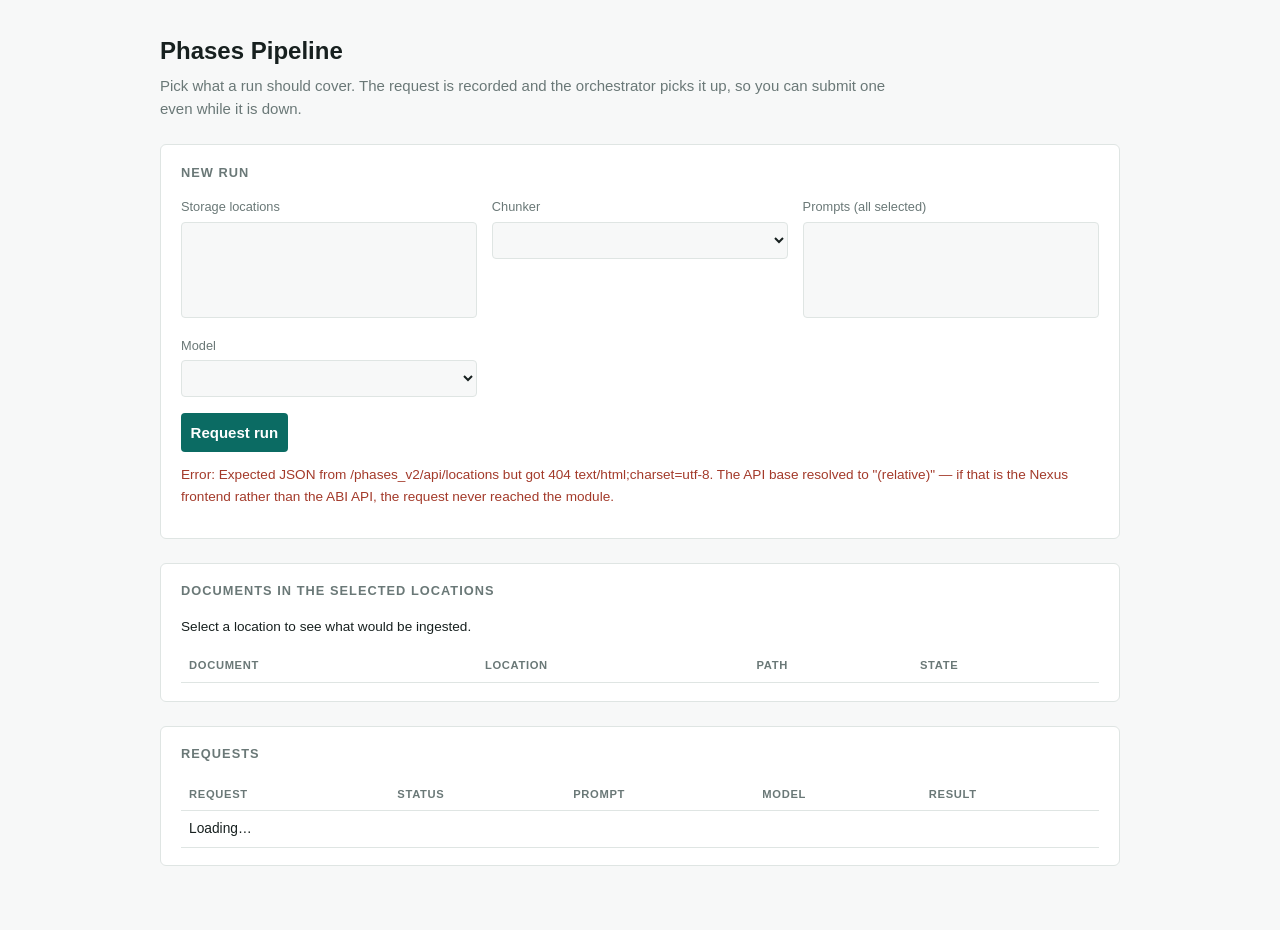
==== abi-phases/src/phases_v2/apps/pipeline/index.html @ 4a978978 "feat(phases_v2): run every prompt, preview documents, scope the paper source Changes driven by runni" ====
<!doctype html>
<meta charset="utf-8">
<title>Phases Pipeline</title>
<style>
  :root {
    --ground: #f7f8f8; --surface: #fff; --ink: #17201f; --mute: #6a7877;
    --rule: #dfe5e3; --accent: #0b6b63; --bad: #a33a2a; --warn: #86671a;
  }
  @media (prefers-color-scheme: dark) {
    :root {
      --ground: #0e1413; --surface: #151d1c; --ink: #e3eae8; --mute: #859894;
      --rule: #253431; --accent: #5cc3b4; --bad: #e0806e; --warn: #d8b25e;
    }
  }
  * { box-sizing: border-box; }
  body {
    margin: 0; padding: 2rem 1.25rem 4rem; background: var(--ground); color: var(--ink);
    font: 15px/1.55 -apple-system, BlinkMacSystemFont, "Segoe UI", sans-serif;
  }
  main { max-width: 60rem; margin: 0 auto; display: grid; gap: 1.5rem; }
  h1 { font-size: 1.5rem; margin: 0; }
  p.lede { color: var(--mute); margin: .3rem 0 0; max-width: 46rem; }
  section { background: var(--surface); border: 1px solid var(--rule); border-radius: 6px; padding: 1.1rem 1.25rem; }
  h2 { font-size: .8rem; text-transform: uppercase; letter-spacing: .08em; color: var(--mute); margin: 0 0 .9rem; }
  .grid { display: grid; gap: .9rem; grid-template-columns: repeat(auto-fit, minmax(15rem, 1fr)); }
  label { display: block; font-size: .8rem; color: var(--mute); margin-bottom: .3rem; }
  select, input, button { font: inherit; padding: .5rem .6rem; border-radius: 4px; border: 1px solid var(--rule); background: var(--ground); color: var(--ink); width: 100%; }
  select[multiple] { min-height: 6rem; }
  button { background: var(--accent); color: #fff; border: none; cursor: pointer; font-weight: 600; }
  button:disabled { opacity: .55; cursor: not-allowed; }
  .row { display: flex; gap: .75rem; align-items: center; margin-top: 1rem; flex-wrap: wrap; }
  .msg { font-size: .85rem; }
  .msg.bad { color: var(--bad); }
  .msg.warn { color: var(--warn); }
  .msg.ok { color: var(--accent); }
  table { width: 100%; border-collapse: collapse; font-size: .86rem; }
  th, td { text-align: left; padding: .45rem .5rem; border-bottom: 1px solid var(--rule); vertical-align: top; }
  th { font-size: .7rem; text-transform: uppercase; letter-spacing: .06em; color: var(--mute); }
  .pill { font-size: .72rem; padding: .1rem .45rem; border-radius: 99px; border: 1px solid var(--rule); }
  .pill.pending { color: var(--mute); }
  .pill.running { color: var(--warn); border-color: var(--warn); }
  .pill.succeeded { color: var(--accent); border-color: var(--accent); }
  .pill.failed { color: var(--bad); border-color: var(--bad); }
  code { font-family: ui-monospace, SFMono-Regular, Menlo, monospace; font-size: .85em; }
  .wrap { overflow-x: auto; max-height: 22rem; overflow-y: auto; }
  .hint { color: var(--mute); font-weight: 400; text-transform: none; letter-spacing: 0; }
  .muted { color: var(--mute); }
</style>

<main>
  <header>
    <h1>Phases Pipeline</h1>
    <p class="lede">Pick what a run should cover. The request is recorded and the
      orchestrator picks it up, so you can submit one even while it is down.</p>
  </header>

  <section>
    <h2>New run</h2>
    <div class="grid">
      <div>
        <label for="locations">Storage locations</label>
        <select id="locations" multiple></select>
      </div>
      <div>
        <label for="chunker">Chunker</label>
        <select id="chunker"></select>
      </div>
      <div>
        <label for="prompt">Prompts <span class="hint">(all selected)</span></label>
        <select id="prompt" multiple></select>
      </div>
      <div>
        <label for="model">Model</label>
        <select id="model"></select>
      </div>
    </div>
    <div class="row">
      <button id="submit" style="width:auto">Request run</button>
      <span id="message" class="msg"></span>
    </div>
    <p id="chunker-warning" class="msg warn"></p>
  </section>

  <section>
    <h2>Documents in the selected locations</h2>
    <p id="documents-summary" class="msg">Select a location to see what would be ingested.</p>
    <div class="wrap">
      <table>
        <thead><tr><th>Document</th><th>Location</th><th>Path</th><th>State</th></tr></thead>
        <tbody id="documents"></tbody>
      </table>
    </div>
  </section>

  <section>
    <h2>Requests</h2>
    <div class="wrap">
      <table>
        <thead>
          <tr><th>Request</th><th>Status</th><th>Prompt</th><th>Model</th><th>Result</th></tr>
        </thead>
        <tbody id="requests"><tr><td colspan="5">Loading…</td></tr></tbody>
      </table>
    </div>
  </section>
</main>

<script>
  const $ = (id) => document.getElementById(id);

  // This page is served by the Nexus frontend through /app-html/, so a
  // relative fetch would hit Next and come back as its 404 page, not the ABI
  // API. Nexus inlines its runtime config into the document that embeds us;
  // the iframe is same-origin (sandbox allows it), so we can read it from the
  // parent. Falling back to a relative base keeps this working when the page
  // is served directly by ABI instead.
  function apiBase() {
    const fromWindow = (w) => {
      try {
        return (w && w.__NEXUS_RUNTIME_CONFIG__ && w.__NEXUS_RUNTIME_CONFIG__.apiUrl) || "";
      } catch (_crossOrigin) {
        return "";
      }
    };
    const base = fromWindow(window) || fromWindow(window.parent) || fromWindow(window.top) || "";
    return base.replace(/\/$/, "");
  }

  const API = () => `${apiBase()}/phases_v2/api`;

  async function readJson(response, url) {
    const body = await response.text();
    try {
      return JSON.parse(body);
    } catch (_notJson) {
      // Almost always means the request reached the wrong server.
      throw new Error(
        `Expected JSON from ${url} but got ${response.status} ` +
        `${response.headers.get("content-type") || "an unknown type"}. ` +
        `The API base resolved to "${apiBase() || "(relative)"}" — if that is ` +
        `the Nexus frontend rather than the ABI API, the request never ` +
        `reached the module.`
      );
    }
  }

  async function get(path) {
    const url = `${API()}${path}`;
    const response = await fetch(url, { credentials: "include" });
    const payload = await readJson(response, url);
    if (!response.ok) throw new Error(payload.detail || `${response.status} from ${url}`);
    return payload;
  }

  function fill(select, items, value, label) {
    select.innerHTML = "";
    for (const item of items) {
      const option = document.createElement("option");
      option.value = item[value];
      option.textContent = label(item);
      // A model this deployment's registry cannot build would fail the run.
      // Show it, so it is clear the catalog has it, but do not let it be
      // chosen.
      if (item.available === false) {
        option.disabled = true;
        option.textContent += " — unavailable here";
      }
      select.append(option);
    }
    const firstUsable = [...select.options].find((o) => !o.disabled);
    if (firstUsable) select.value = firstUsable.value;
  }

  function selected(select) {
    return [...select.selectedOptions].map((o) => o.value);
  }

  async function loadChoices() {
    const [locations, chunkers, prompts, models] = await Promise.all([
      get("/locations"), get("/chunkers"), get("/prompts"), get("/models"),
    ]);
    fill($("locations"), locations.locations, "prefix", (l) => l.name);
    fill($("chunker"), chunkers.chunkers, "chunker_id", (c) => `${c.name} v${c.version}`);
    fill($("prompt"), prompts.prompts, "prompt_id", (p) => p.name);
    // Every prompt by default: extracting one dimension of a corpus at a time
    // is the exception, not the norm.
    for (const option of $("prompt").options) option.selected = true;
    fill($("model"), models.models, "model_id", (m) => m.display_name);
    await refreshWarning();
  }

  async function refreshWarning() {
    const id = $("chunker").value;
    if (!id) return;
    const { warning } = await get(`/chunker-warning?chunker_id=${encodeURIComponent(id)}`);
    $("chunker-warning").textContent = warning || "";
  }

  function result(request) {
    if (!request.counts) return request.error || "—";
    const c = request.counts;
    const prompts = c.prompts_run ? ` over ${c.prompts_run} prompt(s)` : "";
    return `${c.succeeded} succeeded · ${c.failed} failed · ${c.skipped} skipped${prompts}`;
  }

  async function loadRequests() {
    const { requests } = await get("/requests");
    const body = $("requests");
    if (!requests.length) {
      body.innerHTML = '<tr><td colspan="5">No runs requested yet.</td></tr>';
      return;
    }
    body.innerHTML = "";
    for (const request of requests) {
      const detail = await get(`/requests/${request.request_id}`);
      const row = document.createElement("tr");
      row.innerHTML = `
        <td><code>${detail.request_id.slice(0, 8)}</code></td>
        <td><span class="pill ${detail.status}">${detail.status}</span></td>
        <td>${detail.prompt_id}</td>
        <td>${detail.model_id}</td>
        <td>${result(detail)}</td>`;
      body.append(row);
    }
  }

  async function refreshDocuments() {
    const locations = selected($("locations"));
    const summary = $("documents-summary");
    const body = $("documents");

    if (!locations.length) {
      summary.className = "msg";
      summary.textContent = "Select a location to see what would be ingested.";
      body.innerHTML = "";
      return;
    }

    summary.className = "msg";
    summary.textContent = "Reading…";
    const query = locations.map((l) => `location=${encodeURIComponent(l)}`).join("&");

    let preview;
    try {
      preview = await get(`/documents?${query}`);
    } catch (error) {
      summary.className = "msg bad";
      summary.textContent = String(error.message || error);
      return;
    }

    const fresh = preview.ingestable - preview.already_ingested;
    summary.className = fresh === 0 ? "msg warn" : "msg";
    summary.textContent =
      `${preview.total} object(s) — ${fresh} to ingest, ` +
      `${preview.already_ingested} already ingested` +
      (preview.unsupported
        ? `, ${preview.unsupported} not a document this pipeline reads`
        : "") +
      (preview.truncated ? ` (showing the first ${preview.documents.length})` : "");
    if (preview.failed_locations && preview.failed_locations.length) {
      summary.className = "msg warn";
      summary.textContent += ` · could not read: ${preview.failed_locations.join("; ")}`;
    }

    body.innerHTML = "";
    for (const doc of preview.documents) {
      const row = document.createElement("tr");
      const state = !doc.supported
        ? '<span class="pill">not a document</span>'
        : doc.already_ingested
          ? '<span class="pill succeeded">ingested</span>'
          : '<span class="pill pending">new</span>';
      row.innerHTML =
        `<td>${doc.name}</td><td class="muted">${doc.location}</td>` +
        `<td class="muted">${doc.key}</td><td>${state}</td>`;
      body.append(row);
    }
  }

  async function submit() {
    const message = $("message");
    message.className = "msg";
    message.textContent = "";

    const body = {
      locations: selected($("locations")),
      chunker_id: $("chunker").value,
      prompt_ids: selected($("prompt")),
      model_id: $("model").value,
    };

    const url = `${API()}/requests`;
    const response = await fetch(url, {
      method: "POST",
      credentials: "include",
      headers: { "Content-Type": "application/json" },
      body: JSON.stringify(body),
    });
    let payload;
    try {
      payload = await readJson(response, url);
    } catch (error) {
      message.className = "msg bad";
      message.textContent = String(error.message || error);
      return;
    }

    if (!response.ok) {
      message.className = "msg bad";
      message.textContent = payload.detail || "Could not record the request.";
      return;
    }
    message.className = "msg ok";
    message.textContent = `Requested. It will start when the orchestrator picks it up.`;
    await loadRequests();
  }

  $("submit").addEventListener("click", submit);
  $("chunker").addEventListener("change", refreshWarning);
  $("locations").addEventListener("change", refreshDocuments);
  loadChoices().then(loadRequests).catch((error) => {
    $("message").className = "msg bad";
    $("message").textContent = String(error);
  });
  setInterval(loadRequests, 10000);
</script>
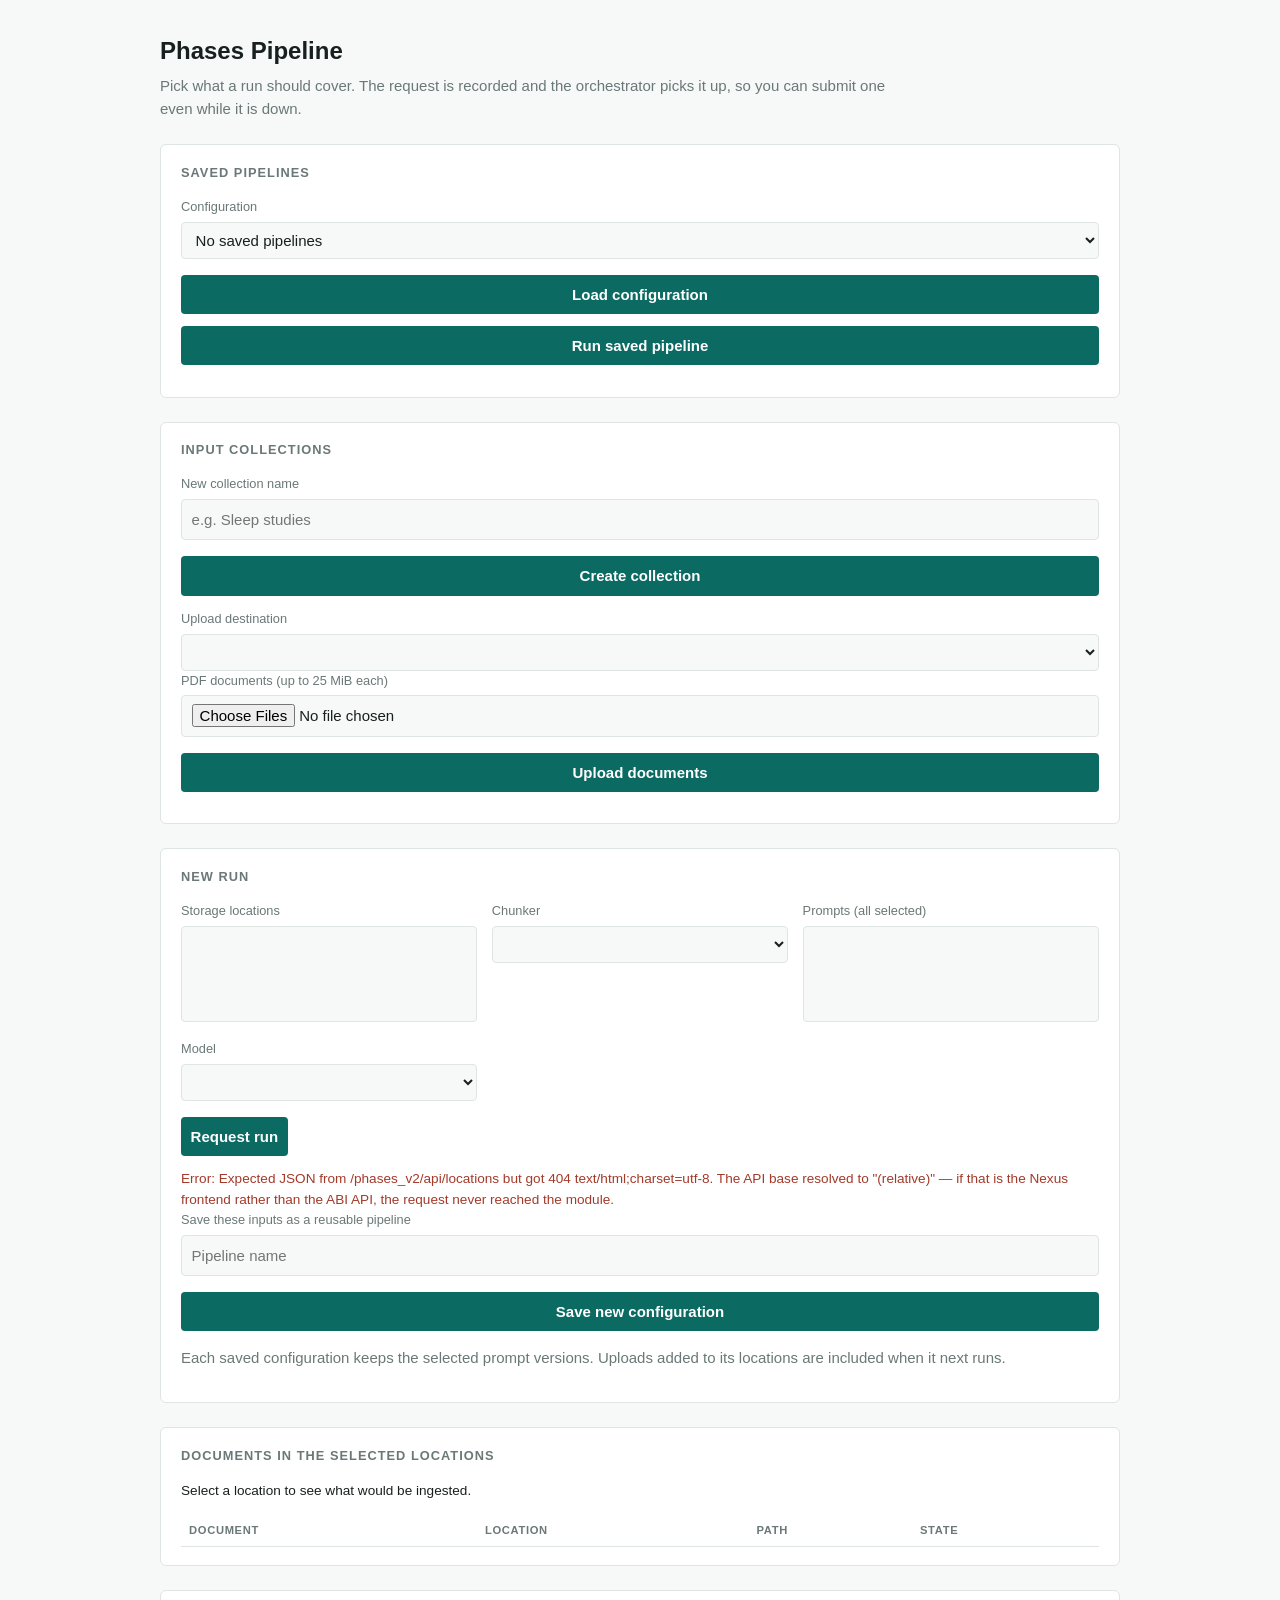
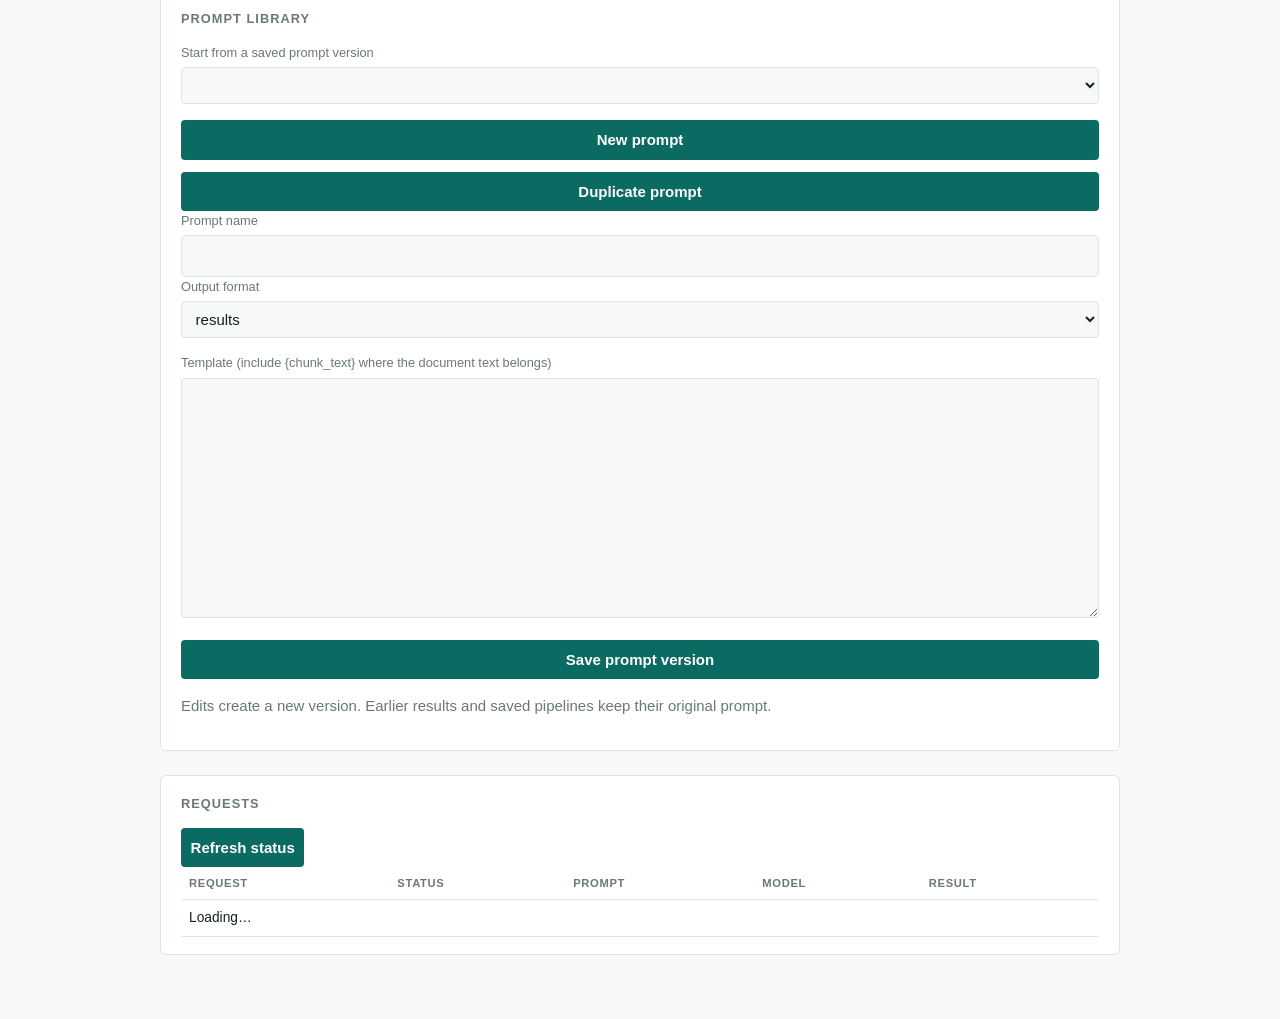
==== commit 184e6d87: "feat(phases-v2): manage prompts, document collections and saved pipelines" ====
--- a/abi-phases/src/phases_v2/apps/pipeline/index.html
+++ b/abi-phases/src/phases_v2/apps/pipeline/index.html
@@ -1,5 +1,6 @@
 <!doctype html>
 <meta charset="utf-8">
+<meta name="viewport" content="width=device-width, initial-scale=1">
 <title>Phases Pipeline</title>
 <style>
   :root {
@@ -17,6 +18,8 @@
     margin: 0; padding: 2rem 1.25rem 4rem; background: var(--ground); color: var(--ink);
     font: 15px/1.55 -apple-system, BlinkMacSystemFont, "Segoe UI", sans-serif;
   }
+  main > *, .grid > * { min-width: 0; }
+  td, .msg, pre { overflow-wrap: anywhere; }
   main { max-width: 60rem; margin: 0 auto; display: grid; gap: 1.5rem; }
   h1 { font-size: 1.5rem; margin: 0; }
   p.lede { color: var(--mute); margin: .3rem 0 0; max-width: 46rem; }
@@ -24,7 +27,9 @@
   h2 { font-size: .8rem; text-transform: uppercase; letter-spacing: .08em; color: var(--mute); margin: 0 0 .9rem; }
   .grid { display: grid; gap: .9rem; grid-template-columns: repeat(auto-fit, minmax(15rem, 1fr)); }
   label { display: block; font-size: .8rem; color: var(--mute); margin-bottom: .3rem; }
-  select, input, button { font: inherit; padding: .5rem .6rem; border-radius: 4px; border: 1px solid var(--rule); background: var(--ground); color: var(--ink); width: 100%; }
+  select, input, button, textarea { font: inherit; padding: .5rem .6rem; border-radius: 4px; border: 1px solid var(--rule); background: var(--ground); color: var(--ink); width: 100%; }
+  textarea { min-height: 15rem; resize: vertical; font-family: ui-monospace, monospace; }
+  [role="status"] { white-space: pre-wrap; }
   select[multiple] { min-height: 6rem; }
   button { background: var(--accent); color: #fff; border: none; cursor: pointer; font-weight: 600; }
   button:disabled { opacity: .55; cursor: not-allowed; }
@@ -34,6 +39,7 @@
   .msg.warn { color: var(--warn); }
   .msg.ok { color: var(--accent); }
   table { width: 100%; border-collapse: collapse; font-size: .86rem; }
+  .wrap table { min-width: 42rem; }
   th, td { text-align: left; padding: .45rem .5rem; border-bottom: 1px solid var(--rule); vertical-align: top; }
   th { font-size: .7rem; text-transform: uppercase; letter-spacing: .06em; color: var(--mute); }
   .pill { font-size: .72rem; padding: .1rem .45rem; border-radius: 99px; border: 1px solid var(--rule); }
@@ -53,6 +59,31 @@
     <p class="lede">Pick what a run should cover. The request is recorded and the
       orchestrator picks it up, so you can submit one even while it is down.</p>
   </header>
+
+  <section>
+    <h2>Saved pipelines</h2>
+    <label for="saved-pipeline">Configuration</label>
+    <select id="saved-pipeline"><option value="">No saved pipelines</option></select>
+    <div class="row">
+      <button id="load-pipeline">Load configuration</button>
+      <button id="run-pipeline">Run saved pipeline</button>
+    </div>
+    <p id="pipeline-message" class="msg" role="status"></p>
+  </section>
+
+  <section>
+    <h2>Input collections</h2>
+    <label for="location-name">New collection name</label>
+    <input id="location-name" maxlength="100" placeholder="e.g. Sleep studies">
+    <div class="row"><button id="create-location">Create collection</button></div>
+    <p id="location-message" class="msg" role="status"></p>
+    <label for="upload-location">Upload destination</label>
+    <select id="upload-location"></select>
+    <label for="upload-files">PDF documents (up to 25 MiB each)</label>
+    <input id="upload-files" type="file" accept=".pdf,application/pdf" multiple>
+    <div class="row"><button id="upload">Upload documents</button></div>
+    <p id="upload-message" class="msg" role="status"></p>
+  </section>
 
   <section>
     <h2>New run</h2>
@@ -76,8 +107,12 @@
     </div>
     <div class="row">
       <button id="submit" style="width:auto">Request run</button>
-      <span id="message" class="msg"></span>
+      <span id="message" class="msg" role="status"></span>
     </div>
+    <label for="pipeline-name">Save these inputs as a reusable pipeline</label>
+    <input id="pipeline-name" maxlength="100" placeholder="Pipeline name">
+    <div class="row"><button id="save-pipeline">Save new configuration</button></div>
+    <p class="hint">Each saved configuration keeps the selected prompt versions. Uploads added to its locations are included when it next runs.</p>
     <p id="chunker-warning" class="msg warn"></p>
   </section>
 
@@ -93,7 +128,25 @@
   </section>
 
   <section>
+    <h2>Prompt library</h2>
+    <label for="edit-prompt">Start from a saved prompt version</label>
+    <select id="edit-prompt"></select>
+    <div class="row"><button id="new-prompt">New prompt</button><button id="duplicate-prompt">Duplicate prompt</button></div>
+    <label for="prompt-name">Prompt name</label>
+    <input id="prompt-name" maxlength="100">
+    <label for="prompt-format">Output format</label>
+    <select id="prompt-format"></select>
+    <pre id="format-example" class="hint" style="white-space:pre-wrap"></pre>
+    <label for="prompt-text">Template (include {chunk_text} where the document text belongs)</label>
+    <textarea id="prompt-text" maxlength="100000" spellcheck="false"></textarea>
+    <div class="row"><button id="save-prompt">Save prompt version</button></div>
+    <p class="hint">Edits create a new version. Earlier results and saved pipelines keep their original prompt.</p>
+    <p id="prompt-message" class="msg" role="status"></p>
+  </section>
+
+  <section>
     <h2>Requests</h2>
+    <button id="refresh-requests" style="width:auto">Refresh status</button>
     <div class="wrap">
       <table>
         <thead>
@@ -144,9 +197,43 @@
     }
   }
 
+  function authHeaders() {
+    try {
+      const token = JSON.parse(localStorage.getItem('nexus-auth') || '{}').state?.token;
+      return token ? { Authorization: `Bearer ${token}` } : {};
+    } catch (_unavailable) { return {}; }
+  }
+
+  function escapeHtml(value) {
+    const span = document.createElement('span');
+    span.textContent = String(value ?? '');
+    return span.innerHTML;
+  }
+
+  async function post(path, body, raw = false) {
+    const url = `${API()}${path}`;
+    const response = await fetch(url, {
+      method: 'POST', credentials: 'include',
+      headers: { ...authHeaders(), 'Content-Type': raw ? 'application/pdf' : 'application/json' },
+      body: raw ? body : JSON.stringify(body),
+    });
+    const payload = await readJson(response, url);
+    if (!response.ok) throw new Error(typeof payload.detail === 'string' ? payload.detail : JSON.stringify(payload.detail || payload));
+    return payload;
+  }
+
+  async function action(buttonId, messageId, operation) {
+    const button = $(buttonId), message = $(messageId);
+    button.disabled = true;
+    message.className = 'msg'; message.textContent = 'Working...';
+    try { await operation(message); }
+    catch (error) { message.className = 'msg bad'; message.textContent = error.message || String(error); }
+    finally { button.disabled = false; }
+  }
+
   async function get(path) {
     const url = `${API()}${path}`;
-    const response = await fetch(url, { credentials: "include" });
+    const response = await fetch(url, { credentials: "include", headers: authHeaders() });
     const payload = await readJson(response, url);
     if (!response.ok) throw new Error(payload.detail || `${response.status} from ${url}`);
     return payload;
@@ -180,8 +267,12 @@
       get("/locations"), get("/chunkers"), get("/prompts"), get("/models"),
     ]);
     fill($("locations"), locations.locations, "prefix", (l) => l.name);
+    fill($("upload-location"), locations.locations, "prefix", (l) => l.name);
     fill($("chunker"), chunkers.chunkers, "chunker_id", (c) => `${c.name} v${c.version}`);
-    fill($("prompt"), prompts.prompts, "prompt_id", (p) => p.name);
+    promptLibrary = prompts.prompts;
+    fill($("prompt"), prompts.prompts, "prompt_id", promptLabel);
+    fill($("edit-prompt"), prompts.prompts, "prompt_id", promptLabel);
+    editPrompt();
     // Every prompt by default: extracting one dimension of a corpus at a time
     // is the exception, not the norm.
     for (const option of $("prompt").options) option.selected = true;
@@ -215,11 +306,11 @@
       const detail = await get(`/requests/${request.request_id}`);
       const row = document.createElement("tr");
       row.innerHTML = `
-        <td><code>${detail.request_id.slice(0, 8)}</code></td>
-        <td><span class="pill ${detail.status}">${detail.status}</span></td>
-        <td>${detail.prompt_id}</td>
-        <td>${detail.model_id}</td>
-        <td>${result(detail)}</td>`;
+        <td><code>${escapeHtml(detail.request_id.slice(0, 8))}</code></td>
+        <td><span class="pill ${escapeHtml(detail.status)}">${escapeHtml(detail.status)}</span></td>
+        <td>${escapeHtml((detail.prompt_ids || []).join(", "))}</td>
+        <td>${escapeHtml(detail.model_id)}</td>
+        <td>${escapeHtml(result(detail))}</td>`;
       body.append(row);
     }
   }
@@ -272,56 +363,121 @@
           ? '<span class="pill succeeded">ingested</span>'
           : '<span class="pill pending">new</span>';
       row.innerHTML =
-        `<td>${doc.name}</td><td class="muted">${doc.location}</td>` +
-        `<td class="muted">${doc.key}</td><td>${state}</td>`;
+        `<td>${escapeHtml(doc.name)}</td><td class="muted">${escapeHtml(doc.location)}</td>` +
+        `<td class="muted">${escapeHtml(doc.key)}</td><td>${state}</td>`;
       body.append(row);
     }
   }
 
+  let promptLibrary = [], savedPipelines = [];
+  const promptLabel = (p) => `${p.name} (${p.prompt_id.slice(-12)})`;
+  const inputs = () => ({
+    locations: selected($("locations")), chunker_id: $('chunker').value,
+    prompt_ids: selected($("prompt")), model_id: $('model').value,
+  });
+  function selectValues(id, values) {
+    for (const option of $(id).options) option.selected = values.includes(option.value);
+  }
+  function editPrompt() {
+    const prompt = promptLibrary.find((p) => p.prompt_id === $('edit-prompt').value);
+    if (!prompt) return;
+    $('prompt-name').value = prompt.name;
+    $('prompt-text').value = prompt.template;
+    $('prompt-format').value = prompt.output_key;
+    showFormat();
+  }
+  function showFormat() {
+    const key = $('prompt-format').value;
+    $('format-example').textContent = key === 'relations'
+      ? 'Structured process/disposition relations. Duplicate the probabilistic_processes prompt for its full format.'
+      : `Return up to 10 non-empty strings: ${JSON.stringify({ [key]: ['An extracted claim'] })}`;
+  }
+  async function refreshLocations(pick) {
+    const previous = pick ? [pick] : selected($('locations'));
+    const { locations } = await get('/locations');
+    fill($('locations'), locations, 'prefix', (l) => l.name);
+    selectValues('locations', previous);
+    fill($('upload-location'), locations, 'prefix', (l) => l.name);
+    if (pick) $('upload-location').value = pick;
+    await refreshDocuments();
+  }
+  async function refreshPipelines(pick) {
+    const { pipelines } = await get('/pipelines'); savedPipelines = pipelines;
+    fill($('saved-pipeline'), pipelines, 'pipeline_id', (p) => `${p.name} (${new Date(p.created_at).toLocaleString()})`);
+    if (pick) $('saved-pipeline').value = pick;
+    $('load-pipeline').disabled = $('run-pipeline').disabled = pipelines.length === 0;
+  }
   async function submit() {
-    const message = $("message");
-    message.className = "msg";
-    message.textContent = "";
-
-    const body = {
-      locations: selected($("locations")),
-      chunker_id: $("chunker").value,
-      prompt_ids: selected($("prompt")),
-      model_id: $("model").value,
-    };
-
-    const url = `${API()}/requests`;
-    const response = await fetch(url, {
-      method: "POST",
-      credentials: "include",
-      headers: { "Content-Type": "application/json" },
-      body: JSON.stringify(body),
+    await action('submit', 'message', async (message) => {
+      await post('/requests', inputs());
+      message.textContent = 'Requested. The orchestrator will pick it up.';
+      await loadRequests();
     });
-    let payload;
-    try {
-      payload = await readJson(response, url);
-    } catch (error) {
-      message.className = "msg bad";
-      message.textContent = String(error.message || error);
-      return;
-    }
-
-    if (!response.ok) {
-      message.className = "msg bad";
-      message.textContent = payload.detail || "Could not record the request.";
-      return;
-    }
-    message.className = "msg ok";
-    message.textContent = `Requested. It will start when the orchestrator picks it up.`;
-    await loadRequests();
-  }
+  }
+  $('create-location').addEventListener('click', () => action('create-location', 'location-message', async (message) => {
+    const location = await post('/locations', { name: $('location-name').value.trim() });
+    await refreshLocations(location.prefix); message.textContent = 'Collection created. You can upload PDFs now.';
+  }));
+  $('upload').addEventListener('click', () => action('upload', 'upload-message', async (message) => {
+    const files = [...$('upload-files').files], location = $('upload-location').value;
+    if (!files.length) throw new Error('Select at least one PDF.');
+    const outcomes = [];
+    for (const file of files) {
+      try {
+        if (file.size > 25 * 1024 * 1024) throw new Error('exceeds 25 MiB');
+        await post(`/documents?location=${encodeURIComponent(location)}&filename=${encodeURIComponent(file.name)}`, file, true);
+        outcomes.push(`${file.name}: uploaded`);
+      } catch (error) { outcomes.push(`${file.name}: failed - ${error.message}`); }
+      message.textContent = outcomes.join('\n');
+    }
+    await refreshLocations(location);
+  }));
+  $('save-prompt').addEventListener('click', () => action('save-prompt', 'prompt-message', async (message) => {
+    const prompt = await post('/prompts', { name: $('prompt-name').value.trim(), template: $('prompt-text').value, output_key: $('prompt-format').value });
+    const old = selected($('prompt'));
+    promptLibrary = (await get('/prompts')).prompts;
+    fill($('prompt'), promptLibrary, 'prompt_id', promptLabel);
+    selectValues('prompt', [...old, prompt.prompt_id]);
+    fill($('edit-prompt'), promptLibrary, 'prompt_id', promptLabel);
+    $('edit-prompt').value = prompt.prompt_id;
+    message.textContent = 'Version saved and selected for the new run.';
+  }));
+  $('edit-prompt').addEventListener('change', editPrompt);
+  $('prompt-format').addEventListener('change', showFormat);
+  $('new-prompt').addEventListener('click', () => {
+    $('prompt-name').value = ''; $('prompt-text').value = 'Extract claims from the following document text:\n\n{chunk_text}';
+    $('prompt-format').value = 'results'; showFormat(); $('prompt-name').focus();
+  });
+  $('duplicate-prompt').addEventListener('click', () => {
+    $('prompt-name').value += ' copy'; $('prompt-name').focus();
+  });
+  $('save-pipeline').addEventListener('click', () => action('save-pipeline', 'pipeline-message', async (message) => {
+    const pipeline = await post('/pipelines', { name: $('pipeline-name').value.trim(), inputs: inputs() });
+    await refreshPipelines(pipeline.pipeline_id); message.textContent = 'Configuration saved.';
+  }));
+  $('load-pipeline').addEventListener('click', () => action('load-pipeline', 'pipeline-message', async (message) => {
+    const pipeline = savedPipelines.find((p) => p.pipeline_id === $('saved-pipeline').value);
+    if (!pipeline) throw new Error('Select a saved pipeline.');
+    await refreshLocations();
+    selectValues('locations', pipeline.inputs.locations); selectValues('prompt', pipeline.inputs.prompt_ids);
+    $('chunker').value = pipeline.inputs.chunker_id; $('model').value = pipeline.inputs.model_id;
+    $('pipeline-name').value = pipeline.name;
+    await refreshDocuments(); await refreshWarning(); message.textContent = 'Configuration loaded into New run.';
+  }));
+  $('run-pipeline').addEventListener('click', () => action('run-pipeline', 'pipeline-message', async (message) => {
+    await post(`/pipelines/${encodeURIComponent($('saved-pipeline').value)}/requests`, {});
+    message.textContent = 'Saved pipeline requested.'; await loadRequests();
+  }));
+  $('refresh-requests').addEventListener('click', () => action('refresh-requests', 'message', async (message) => {
+    await loadRequests(); message.textContent = 'Status refreshed.';
+  }));
+  fill($('prompt-format'), ['results', 'what', 'causes', 'how', 'when', 'where', 'effects', 'conditional_statement', 'relations'].map((value) => ({ value })), 'value', (x) => x.value);
 
   $("submit").addEventListener("click", submit);
   $("chunker").addEventListener("change", refreshWarning);
   $("locations").addEventListener("change", refreshDocuments);
-  loadChoices().then(loadRequests).catch((error) => {
+  loadChoices().then(async () => { await refreshDocuments(); await refreshPipelines(); await loadRequests(); }).catch((error) => {
     $("message").className = "msg bad";
     $("message").textContent = String(error);
   });
-  setInterval(loadRequests, 10000);
 </script>
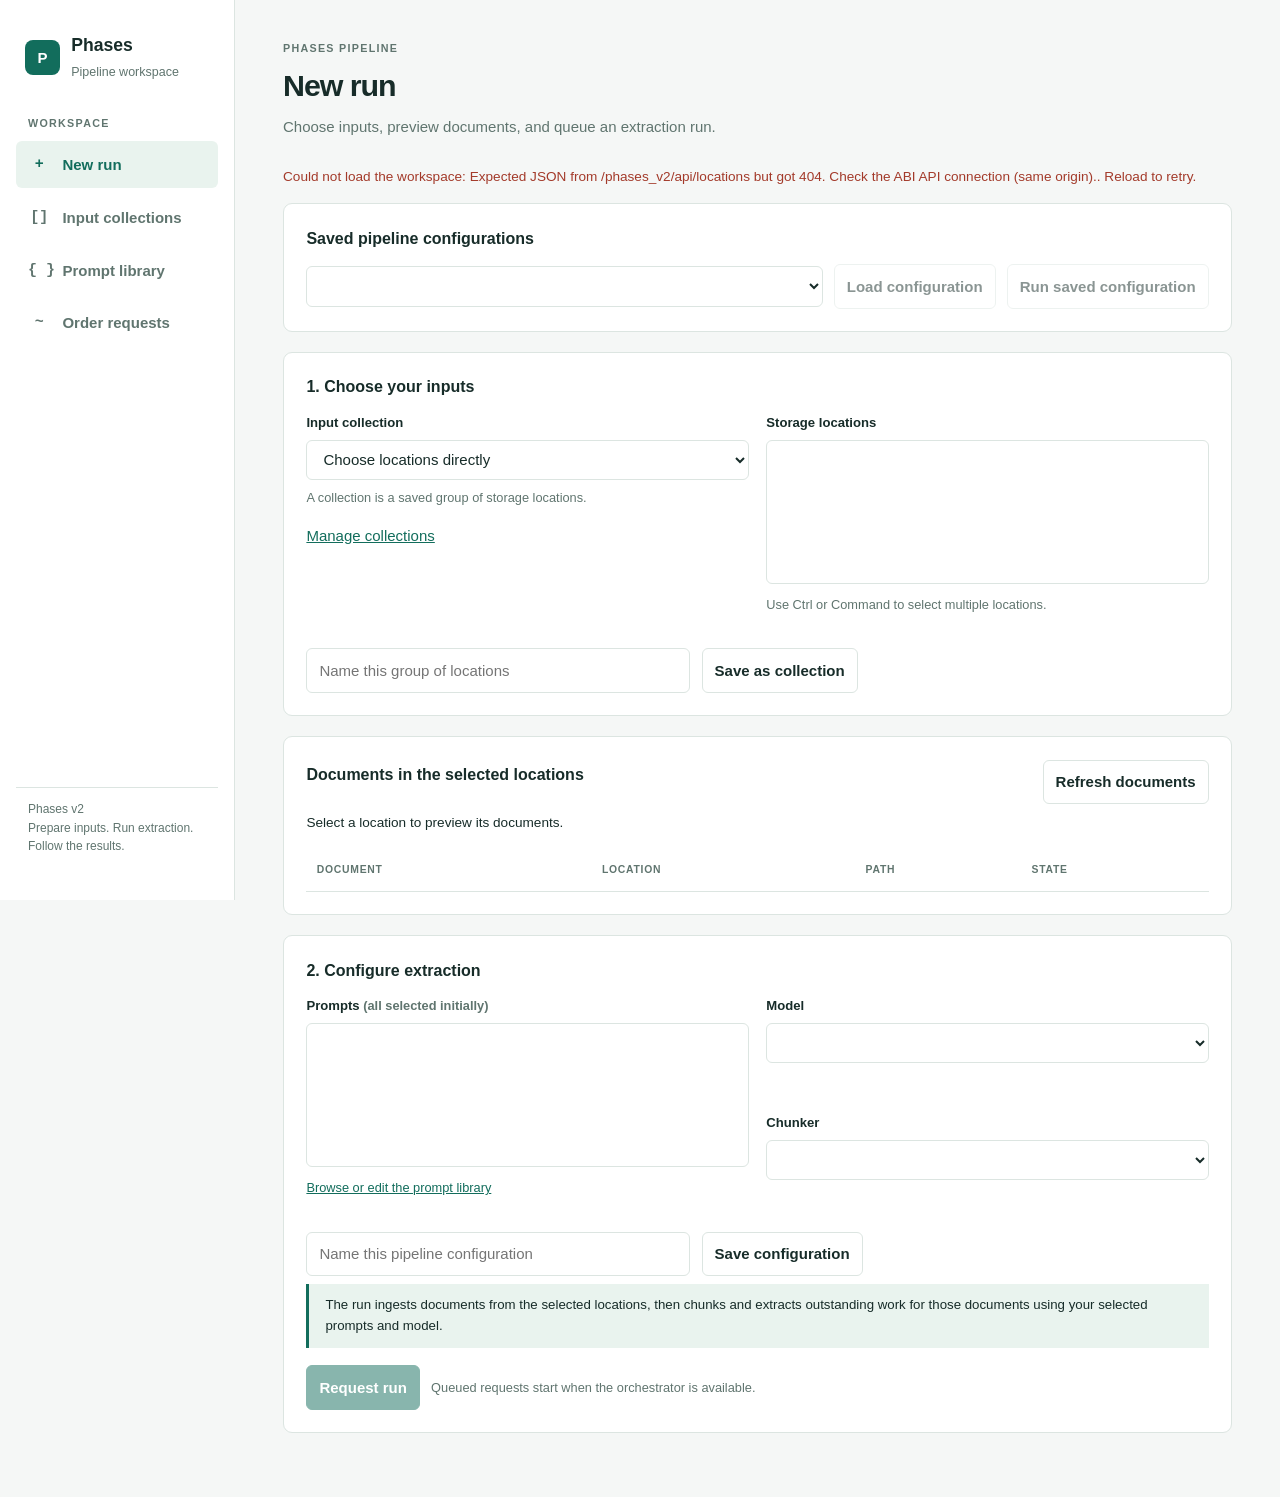
==== commit cc15e460: "feat(phases-v2): organize pipeline workspace and manage resources" ====
--- a/abi-phases/src/phases_v2/apps/pipeline/index.html
+++ b/abi-phases/src/phases_v2/apps/pipeline/index.html
@@ -1,483 +1,498 @@
 <!doctype html>
+<html lang="en">
+<head>
 <meta charset="utf-8">
 <meta name="viewport" content="width=device-width, initial-scale=1">
 <title>Phases Pipeline</title>
 <style>
-  :root {
-    --ground: #f7f8f8; --surface: #fff; --ink: #17201f; --mute: #6a7877;
-    --rule: #dfe5e3; --accent: #0b6b63; --bad: #a33a2a; --warn: #86671a;
-  }
-  @media (prefers-color-scheme: dark) {
-    :root {
-      --ground: #0e1413; --surface: #151d1c; --ink: #e3eae8; --mute: #859894;
-      --rule: #253431; --accent: #5cc3b4; --bad: #e0806e; --warn: #d8b25e;
-    }
-  }
+  :root { color-scheme: light dark; --ground: #f5f7f6; --surface: #fff; --ink: #172c29; --mute: #60756f; --rule: #dce5e1; --accent: #126d5c; --tint: #e9f3ee; --bad: #a33a2a; --warn: #806018; }
+  @media (prefers-color-scheme: dark) { :root { --ground: #101816; --surface: #17221f; --ink: #e4ede8; --mute: #9bafa6; --rule: #30433a; --accent: #76d6b9; --tint: #233e32; --bad: #ffab98; --warn: #dec67f; } }
   * { box-sizing: border-box; }
-  body {
-    margin: 0; padding: 2rem 1.25rem 4rem; background: var(--ground); color: var(--ink);
-    font: 15px/1.55 -apple-system, BlinkMacSystemFont, "Segoe UI", sans-serif;
-  }
-  main > *, .grid > * { min-width: 0; }
-  td, .msg, pre { overflow-wrap: anywhere; }
-  main { max-width: 60rem; margin: 0 auto; display: grid; gap: 1.5rem; }
-  h1 { font-size: 1.5rem; margin: 0; }
-  p.lede { color: var(--mute); margin: .3rem 0 0; max-width: 46rem; }
-  section { background: var(--surface); border: 1px solid var(--rule); border-radius: 6px; padding: 1.1rem 1.25rem; }
-  h2 { font-size: .8rem; text-transform: uppercase; letter-spacing: .08em; color: var(--mute); margin: 0 0 .9rem; }
-  .grid { display: grid; gap: .9rem; grid-template-columns: repeat(auto-fit, minmax(15rem, 1fr)); }
-  label { display: block; font-size: .8rem; color: var(--mute); margin-bottom: .3rem; }
-  select, input, button, textarea { font: inherit; padding: .5rem .6rem; border-radius: 4px; border: 1px solid var(--rule); background: var(--ground); color: var(--ink); width: 100%; }
-  textarea { min-height: 15rem; resize: vertical; font-family: ui-monospace, monospace; }
-  [role="status"] { white-space: pre-wrap; }
-  select[multiple] { min-height: 6rem; }
-  button { background: var(--accent); color: #fff; border: none; cursor: pointer; font-weight: 600; }
-  button:disabled { opacity: .55; cursor: not-allowed; }
-  .row { display: flex; gap: .75rem; align-items: center; margin-top: 1rem; flex-wrap: wrap; }
-  .msg { font-size: .85rem; }
+  [hidden] { display: none !important; }
+  body { margin: 0; background: var(--ground); color: var(--ink); font: 15px/1.55 -apple-system, BlinkMacSystemFont, 'Segoe UI', sans-serif; }
+  a { color: var(--accent); }
+  button, input, select, textarea { font: inherit; }
+  button, input, select, textarea { border: 1px solid var(--rule); border-radius: 6px; padding: .6rem .75rem; background: var(--surface); color: var(--ink); }
+  input, select, textarea { width: 100%; }
+  select[multiple] { min-height: 9rem; }
+  textarea { resize: vertical; min-height: 18rem; font-family: ui-monospace, monospace; font-size: .86rem; line-height: 1.6; }
+  button { cursor: pointer; font-weight: 600; }
+  button.primary { background: var(--accent); color: var(--surface); border-color: var(--accent); }
+  button.danger { color: var(--bad); }
+  button:disabled { opacity: .5; cursor: not-allowed; }
+  :focus-visible { outline: 3px solid var(--accent); outline-offset: 3px; }
+  .shell { display: grid; grid-template-columns: 235px minmax(0, 1fr); min-height: 100vh; }
+  .sidebar { background: var(--surface); border-right: 1px solid var(--rule); padding: 2rem 1rem; position: sticky; top: 0; height: 100vh; display: flex; flex-direction: column; gap: 2rem; }
+  .brand { display: flex; align-items: center; gap: .7rem; padding: 0 .55rem; }
+  .mark { background: var(--accent); color: var(--surface); width: 2.2rem; height: 2.2rem; display: grid; place-items: center; border-radius: 8px; font-weight: 800; }
+  .brand strong { font-size: 1.1rem; display: block; }
+  .brand small { color: var(--mute); }
+  .nav-label, .eyebrow { text-transform: uppercase; letter-spacing: .12em; font-size: .67rem; font-weight: 700; color: var(--mute); }
+  .nav-label { margin: 0 .75rem .6rem; }
+  nav { display: grid; gap: .35rem; }
+  nav a { display: flex; gap: .75rem; align-items: center; padding: .75rem; text-decoration: none; color: var(--mute); border-radius: 6px; font-weight: 600; }
+  nav a:hover { background: var(--ground); color: var(--ink); }
+  nav a[aria-current='page'] { background: var(--tint); color: var(--accent); }
+  .nav-icon { width: 1.4rem; flex-shrink: 0; white-space: nowrap; text-align: center; font-family: ui-monospace, monospace; }
+  .sidebar-foot { margin-top: auto; padding: .75rem; color: var(--mute); font-size: .75rem; border-top: 1px solid var(--rule); }
+  main { min-width: 0; width: 100%; max-width: 1300px; padding: 2.5rem 3rem 4rem; }
+  header { margin-bottom: 1.75rem; }
+  h1 { font-size: 1.9rem; letter-spacing: -.035em; margin: .35rem 0; }
+  h2 { font-size: 1rem; margin: 0 0 .8rem; }
+  h3 { font-size: .92rem; margin: 0 0 .6rem; }
+  p { margin: .5rem 0 1rem; }
+  .lede, .hint, .muted { color: var(--mute); }
+  .lede { max-width: 48rem; margin: 0; }
+  .hint { font-size: .8rem; }
+  .page { display: grid; gap: 1.25rem; }
+  .card { background: var(--surface); border: 1px solid var(--rule); border-radius: 9px; padding: 1.4rem; min-width: 0; }
+  .grid { display: grid; gap: 1.1rem; grid-template-columns: repeat(2, minmax(0, 1fr)); }
+  .split { display: grid; grid-template-columns: minmax(220px, .8fr) minmax(0, 1.8fr); gap: 1.25rem; align-items: start; }
+  .stack { display: grid; gap: 1rem; }
+  label { display: block; font-size: .82rem; font-weight: 600; margin: 0 0 .4rem; }
+  .row { display: flex; flex-wrap: wrap; gap: .7rem; align-items: center; }
+  .spread { justify-content: space-between; }
+  .actions { margin-top: 1.1rem; }
+  .resource-list { display: grid; gap: .5rem; max-height: 32rem; overflow-y: auto; margin-top: 1rem; }
+  .resource { text-align: left; width: 100%; overflow-wrap: anywhere; font-weight: 500; }
+  .resource small { display: block; color: var(--mute); font-weight: 400; }
+  .resource[aria-pressed='true'] { border-color: var(--accent); background: var(--tint); }
+  .msg { font-size: .85rem; overflow-wrap: anywhere; }
+  .msg:empty { display: none; }
   .msg.bad { color: var(--bad); }
   .msg.warn { color: var(--warn); }
   .msg.ok { color: var(--accent); }
-  table { width: 100%; border-collapse: collapse; font-size: .86rem; }
-  .wrap table { min-width: 42rem; }
-  th, td { text-align: left; padding: .45rem .5rem; border-bottom: 1px solid var(--rule); vertical-align: top; }
-  th { font-size: .7rem; text-transform: uppercase; letter-spacing: .06em; color: var(--mute); }
-  .pill { font-size: .72rem; padding: .1rem .45rem; border-radius: 99px; border: 1px solid var(--rule); }
+  #app-message { margin: 0 0 1rem; }
+  .wrap { overflow: auto; max-height: 29rem; }
+  table { width: 100%; border-collapse: collapse; font-size: .84rem; }
+  th, td { text-align: left; padding: .8rem .65rem; border-bottom: 1px solid var(--rule); vertical-align: top; overflow-wrap: anywhere; }
+  th { font-size: .65rem; text-transform: uppercase; letter-spacing: .07em; color: var(--mute); }
+  .pill { display: inline-block; font-size: .72rem; padding: .15rem .5rem; border-radius: 99px; border: 1px solid var(--rule); white-space: nowrap; }
   .pill.pending { color: var(--mute); }
   .pill.running { color: var(--warn); border-color: var(--warn); }
   .pill.succeeded { color: var(--accent); border-color: var(--accent); }
   .pill.failed { color: var(--bad); border-color: var(--bad); }
-  code { font-family: ui-monospace, SFMono-Regular, Menlo, monospace; font-size: .85em; }
-  .wrap { overflow-x: auto; max-height: 22rem; overflow-y: auto; }
-  .hint { color: var(--mute); font-weight: 400; text-transform: none; letter-spacing: 0; }
-  .muted { color: var(--mute); }
+  code { font: .8rem ui-monospace, monospace; overflow-wrap: anywhere; }
+  .empty { color: var(--mute); padding: 1rem 0; }
+  .note { border-left: 3px solid var(--accent); padding: .7rem 1rem; background: var(--tint); font-size: .83rem; }
+  .link-button { padding: 0; border: 0; background: none; color: var(--accent); text-decoration: underline; }
+  dl { display: grid; grid-template-columns: 7rem minmax(0, 1fr); gap: .5rem 1rem; margin: 0; font-size: .85rem; }
+  dt { color: var(--mute); } dd { margin: 0; white-space: pre-wrap; overflow-wrap: anywhere; }
+  @media (max-width: 1050px) { main { padding: 2rem 1.5rem; } .shell { grid-template-columns: 210px minmax(0, 1fr); } .split { grid-template-columns: 1fr; } .resource-list { max-height: 15rem; } }
+  @media (max-width: 650px) { .shell { display: block; } .sidebar { position: static; height: auto; padding: 1rem; gap: 1rem; border-right: 0; border-bottom: 1px solid var(--rule); } nav { grid-template-columns: 1fr 1fr; } nav a { font-size: .8rem; padding: .6rem; } .nav-label, .sidebar-foot { display: none; } main { padding: 1.5rem 1rem 3rem; } .grid { grid-template-columns: 1fr; } h1 { font-size: 1.6rem; } .card { padding: 1rem; } }
 </style>
-
-<main>
-  <header>
-    <h1>Phases Pipeline</h1>
-    <p class="lede">Pick what a run should cover. The request is recorded and the
-      orchestrator picks it up, so you can submit one even while it is down.</p>
-  </header>
-
-  <section>
-    <h2>Saved pipelines</h2>
-    <label for="saved-pipeline">Configuration</label>
-    <select id="saved-pipeline"><option value="">No saved pipelines</option></select>
-    <div class="row">
-      <button id="load-pipeline">Load configuration</button>
-      <button id="run-pipeline">Run saved pipeline</button>
+</head>
+<body>
+<div class="shell">
+  <aside class="sidebar">
+    <div class="brand"><span class="mark" aria-hidden="true">P</span><div><strong>Phases</strong><small>Pipeline workspace</small></div></div>
+    <div><p class="nav-label">Workspace</p><nav aria-label="Pipeline navigation">
+      <a href="#runs" data-page="runs"><span class="nav-icon" aria-hidden="true">+</span>New run</a>
+      <a href="#collections" data-page="collections"><span class="nav-icon" aria-hidden="true">[]</span>Input collections</a>
+      <a href="#prompts" data-page="prompts"><span class="nav-icon" aria-hidden="true">{ }</span>Prompt library</a>
+      <a href="#requests" data-page="requests"><span class="nav-icon" aria-hidden="true">~</span>Order requests</a>
+    </nav></div>
+    <div class="sidebar-foot">Phases v2<br>Prepare inputs. Run extraction.<br>Follow the results.</div>
+  </aside>
+  <main>
+    <header><div class="eyebrow">Phases Pipeline</div><h1 id="page-title" tabindex="-1">New run</h1><p id="page-description" class="lede"></p></header>
+    <p id="app-message" class="msg" role="status"></p>
+    <div id="page-runs" class="page">
+      <section class="card">
+        <h2>Saved pipeline configurations</h2>
+        <div class="row"><select id="saved-pipeline" aria-label="Saved pipeline configuration" style="flex:1;min-width:12rem"></select><button id="load-pipeline" disabled>Load configuration</button><button id="run-pipeline" disabled>Run saved configuration</button></div>
+        <p id="pipeline-message" class="msg" role="status"></p>
+      </section>
+      <section class="card">
+        <h2>1. Choose your inputs</h2>
+        <div class="grid">
+          <div><label for="run-collection">Input collection</label><select id="run-collection"><option value="">Choose locations directly</option></select><p class="hint">A collection is a saved group of storage locations.</p><a href="#collections" id="manage-collection">Manage collections</a></div>
+          <div><label for="locations">Storage locations</label><select id="locations" multiple></select><p class="hint">Use Ctrl or Command to select multiple locations.</p></div>
+        </div>
+        <div class="row actions"><input id="quick-collection-name" aria-label="New collection name" placeholder="Name this group of locations" maxlength="120" style="max-width:24rem"><button id="quick-save">Save as collection</button></div>
+        <p id="run-collection-message" class="msg" role="status"></p>
+      </section>
+      <section class="card">
+        <div class="row spread"><h2>Documents in the selected locations</h2><button id="refresh-documents">Refresh documents</button></div>
+        <p id="documents-summary" class="msg" role="status">Select a location to preview its documents.</p>
+        <div class="wrap"><table><thead><tr><th>Document</th><th>Location</th><th>Path</th><th>State</th></tr></thead><tbody id="documents"></tbody></table></div>
+      </section>
+      <section class="card">
+        <h2>2. Configure extraction</h2>
+        <div class="grid"><div><label for="prompt">Prompts <span class="hint">(all selected initially)</span></label><select id="prompt" multiple></select><p class="hint"><a href="#prompts">Browse or edit the prompt library</a></p></div>
+          <div class="stack"><div><label for="model">Model</label><select id="model"></select></div><div><label for="chunker">Chunker</label><select id="chunker"></select></div></div></div>
+        <div class="row actions"><input id="pipeline-name" aria-label="Pipeline configuration name" maxlength="100" placeholder="Name this pipeline configuration" style="max-width:24rem"><button id="save-pipeline">Save configuration</button></div>
+        <p id="chunker-warning" class="msg warn" role="status"></p>
+        <p class="note">The run ingests documents from the selected locations, then chunks and extracts outstanding work for those documents using your selected prompts and model.</p>
+        <div class="row actions"><button id="submit" class="primary" disabled>Request run</button><span class="hint">Queued requests start when the orchestrator is available.</span></div>
+        <p id="message" class="msg" role="status"></p><a id="view-request" href="#requests" hidden>View order request</a>
+      </section>
     </div>
-    <p id="pipeline-message" class="msg" role="status"></p>
-  </section>
-
-  <section>
-    <h2>Input collections</h2>
-    <label for="location-name">New collection name</label>
-    <input id="location-name" maxlength="100" placeholder="e.g. Sleep studies">
-    <div class="row"><button id="create-location">Create collection</button></div>
-    <p id="location-message" class="msg" role="status"></p>
-    <label for="upload-location">Upload destination</label>
-    <select id="upload-location"></select>
-    <label for="upload-files">PDF documents (up to 25 MiB each)</label>
-    <input id="upload-files" type="file" accept=".pdf,application/pdf" multiple>
-    <div class="row"><button id="upload">Upload documents</button></div>
-    <p id="upload-message" class="msg" role="status"></p>
-  </section>
-
-  <section>
-    <h2>New run</h2>
-    <div class="grid">
-      <div>
-        <label for="locations">Storage locations</label>
-        <select id="locations" multiple></select>
-      </div>
-      <div>
-        <label for="chunker">Chunker</label>
-        <select id="chunker"></select>
-      </div>
-      <div>
-        <label for="prompt">Prompts <span class="hint">(all selected)</span></label>
-        <select id="prompt" multiple></select>
-      </div>
-      <div>
-        <label for="model">Model</label>
-        <select id="model"></select>
+    <div id="page-collections" class="page" hidden>
+      <section class="card">
+        <h2>Storage locations and documents</h2>
+        <div class="grid">
+          <div><label for="location-name">New storage location</label><div class="row"><input id="location-name" maxlength="100" placeholder="e.g. Solitude papers"><button id="create-location">Create location</button></div><p id="location-message" class="msg" role="status"></p></div>
+          <div><label for="upload-location">Upload PDFs to</label><select id="upload-location"></select><label for="upload-files" style="margin-top:.75rem">PDF documents (up to 25 MiB each)</label><input id="upload-files" type="file" accept="application/pdf,.pdf" multiple><button id="upload" class="actions">Upload PDFs</button><p id="upload-message" class="msg" style="white-space:pre-wrap" role="status"></p></div>
+        </div>
+      </section>
+      <div class="split">
+        <section class="card"><div class="row spread"><h2>Your collections</h2><button id="new-collection">New collection</button></div><div id="collection-list" class="resource-list"></div></section>
+        <div class="stack">
+          <section class="card"><h2 id="collection-title">New collection</h2><form id="collection-form">
+            <div class="stack"><div><label for="collection-name">Collection name</label><input id="collection-name" required maxlength="120" placeholder="e.g. Solitude research"></div><div><label for="collection-locations">Storage locations</label><select id="collection-locations" multiple required></select><p class="hint">Contents include documents in each location and its subfolders.</p></div></div>
+            <div class="row actions"><button class="primary" id="save-collection">Save collection</button><button type="button" id="use-collection" disabled>Use in new run</button><button type="button" id="archive-collection" class="danger" hidden>Archive collection</button></div>
+            <p id="collection-message" class="msg" role="status"></p>
+          </form></section>
+          <section class="card"><h2>Collection contents</h2><p id="collection-documents-summary" class="msg" role="status">Choose locations to see the collection contents.</p><div class="wrap"><table><thead><tr><th>Document</th><th>Location</th><th>Path</th><th>State</th></tr></thead><tbody id="collection-documents"></tbody></table></div></section>
+        </div>
       </div>
     </div>
-    <div class="row">
-      <button id="submit" style="width:auto">Request run</button>
-      <span id="message" class="msg" role="status"></span>
+    <div id="page-prompts" class="page" hidden>
+      <div class="split"><section class="card"><div class="row spread"><h2>Prompt library</h2><button id="new-prompt">New prompt</button></div><label for="prompt-search" class="hint">Find a prompt</label><input id="prompt-search" type="search" placeholder="Search by name"><div id="prompt-list" class="resource-list"></div></section>
+        <section class="card"><h2 id="prompt-title">New prompt</h2><form id="prompt-form"><div class="stack">
+          <div><label for="prompt-name">Prompt name</label><input id="prompt-name" required maxlength="100"></div>
+          <div><label for="prompt-output">Output schema</label><select id="prompt-output"></select><p id="format-example" class="hint"></p></div>
+          <div><label for="prompt-template">Prompt text</label><textarea id="prompt-template" required spellcheck="false" maxlength="100000" placeholder="Extract claims from the following text: {chunk_text}"></textarea><p class="hint">Include <code>{chunk_text}</code> where the document text should appear.</p></div>
+        </div><p id="prompt-version" class="hint"></p><div class="row actions"><button id="save-prompt" class="primary">Save new version</button><button type="button" id="duplicate-prompt">Duplicate prompt</button><button type="button" id="use-prompt" disabled>Add to new run</button></div><p id="prompt-message" class="msg" role="status"></p></form></section>
+      </div>
     </div>
-    <label for="pipeline-name">Save these inputs as a reusable pipeline</label>
-    <input id="pipeline-name" maxlength="100" placeholder="Pipeline name">
-    <div class="row"><button id="save-pipeline">Save new configuration</button></div>
-    <p class="hint">Each saved configuration keeps the selected prompt versions. Uploads added to its locations are included when it next runs.</p>
-    <p id="chunker-warning" class="msg warn"></p>
-  </section>
-
-  <section>
-    <h2>Documents in the selected locations</h2>
-    <p id="documents-summary" class="msg">Select a location to see what would be ingested.</p>
-    <div class="wrap">
-      <table>
-        <thead><tr><th>Document</th><th>Location</th><th>Path</th><th>State</th></tr></thead>
-        <tbody id="documents"></tbody>
-      </table>
+    <div id="page-requests" class="page" hidden>
+      <section class="card"><div class="row spread"><div><h2>Order requests</h2><p id="requests-updated" class="hint">Refreshes every 10 seconds while this page is open.</p></div><button id="refresh-requests">Refresh requests</button></div>
+        <div class="row"><label for="request-status">Status</label><select id="request-status" style="width:auto"><option value="">All statuses</option><option>pending</option><option>running</option><option>succeeded</option><option>failed</option></select><span class="hint">Most recent 100 requests</span></div>
+        <p id="requests-message" class="msg" role="status"></p>
+        <div class="wrap"><table><thead><tr><th>Request / submitted</th><th>Status</th><th>Prompts</th><th>Model</th></tr></thead><tbody id="requests"></tbody></table></div>
+      </section>
+      <section class="card" id="request-detail" hidden><h2>Request details</h2><div id="request-detail-content"></div></section>
     </div>
-  </section>
-
-  <section>
-    <h2>Prompt library</h2>
-    <label for="edit-prompt">Start from a saved prompt version</label>
-    <select id="edit-prompt"></select>
-    <div class="row"><button id="new-prompt">New prompt</button><button id="duplicate-prompt">Duplicate prompt</button></div>
-    <label for="prompt-name">Prompt name</label>
-    <input id="prompt-name" maxlength="100">
-    <label for="prompt-format">Output format</label>
-    <select id="prompt-format"></select>
-    <pre id="format-example" class="hint" style="white-space:pre-wrap"></pre>
-    <label for="prompt-text">Template (include {chunk_text} where the document text belongs)</label>
-    <textarea id="prompt-text" maxlength="100000" spellcheck="false"></textarea>
-    <div class="row"><button id="save-prompt">Save prompt version</button></div>
-    <p class="hint">Edits create a new version. Earlier results and saved pipelines keep their original prompt.</p>
-    <p id="prompt-message" class="msg" role="status"></p>
-  </section>
-
-  <section>
-    <h2>Requests</h2>
-    <button id="refresh-requests" style="width:auto">Refresh status</button>
-    <div class="wrap">
-      <table>
-        <thead>
-          <tr><th>Request</th><th>Status</th><th>Prompt</th><th>Model</th><th>Result</th></tr>
-        </thead>
-        <tbody id="requests"><tr><td colspan="5">Loading…</td></tr></tbody>
-      </table>
-    </div>
-  </section>
-</main>
-
+  </main>
+</div>
 <script>
   const $ = (id) => document.getElementById(id);
+  const state = { collections: [], prompts: [], locations: [], requests: [], pipelines: [], collectionId: '', promptId: '', requestId: '', page: '', ready: false, requestsLoading: false, previewVersions: {}, warningVersion: 0 };
+  const pages = {
+    runs: ['New run', 'Choose inputs, preview documents, and queue an extraction run.'],
+    collections: ['Input collections', 'Organize storage locations into reusable collections and explore their documents.'],
+    prompts: ['Prompt library', 'Create and refine extraction prompts. Saved versions remain available to earlier runs.'],
+    requests: ['Order requests', 'Follow queued and running requests, inspect results, and understand failures.'],
+  };
 
-  // This page is served by the Nexus frontend through /app-html/, so a
-  // relative fetch would hit Next and come back as its 404 page, not the ABI
-  // API. Nexus inlines its runtime config into the document that embeds us;
-  // the iframe is same-origin (sandbox allows it), so we can read it from the
-  // parent. Falling back to a relative base keeps this working when the page
-  // is served directly by ABI instead.
+  // Nexus serves this page in an iframe; its runtime config supplies the ABI origin.
   function apiBase() {
-    const fromWindow = (w) => {
-      try {
-        return (w && w.__NEXUS_RUNTIME_CONFIG__ && w.__NEXUS_RUNTIME_CONFIG__.apiUrl) || "";
-      } catch (_crossOrigin) {
-        return "";
-      }
-    };
-    const base = fromWindow(window) || fromWindow(window.parent) || fromWindow(window.top) || "";
-    return base.replace(/\/$/, "");
-  }
-
+    const fromWindow = (w) => { try { return w?.__NEXUS_RUNTIME_CONFIG__?.apiUrl || ''; } catch (_crossOrigin) { return ''; } };
+    return (fromWindow(window) || fromWindow(window.parent) || fromWindow(window.top)).replace(/\/$/, '');
+  }
   const API = () => `${apiBase()}/phases_v2/api`;
-
   async function readJson(response, url) {
     const body = await response.text();
-    try {
-      return JSON.parse(body);
-    } catch (_notJson) {
-      // Almost always means the request reached the wrong server.
-      throw new Error(
-        `Expected JSON from ${url} but got ${response.status} ` +
-        `${response.headers.get("content-type") || "an unknown type"}. ` +
-        `The API base resolved to "${apiBase() || "(relative)"}" — if that is ` +
-        `the Nexus frontend rather than the ABI API, the request never ` +
-        `reached the module.`
-      );
-    }
-  }
-
+    try { return JSON.parse(body); } catch (_notJson) {
+      throw new Error(`Expected JSON from ${url} but got ${response.status}. Check the ABI API connection (${apiBase() || 'same origin'}).`);
+    }
+  }
   function authHeaders() {
     try {
       const token = JSON.parse(localStorage.getItem('nexus-auth') || '{}').state?.token;
       return token ? { Authorization: `Bearer ${token}` } : {};
     } catch (_unavailable) { return {}; }
   }
+  async function api(path, method = 'GET', body, raw = false) {
+    const url = `${API()}${path}`;
+    const response = await fetch(url, { method, credentials: 'include', headers: { ...authHeaders(), ...(body === undefined ? {} : { 'Content-Type': raw ? 'application/pdf' : 'application/json' }) }, ...(body === undefined ? {} : { body: raw ? body : JSON.stringify(body) }) });
+    const payload = await readJson(response, url);
+    if (!response.ok) throw new Error(typeof payload.detail === 'string' ? payload.detail : JSON.stringify(payload.detail || `Request failed (${response.status})`));
+    return payload;
+  }
+  const get = (path) => api(path);
+  const selected = (select) => [...select.selectedOptions].map((option) => option.value);
+  const esc = (value) => String(value ?? '').replace(/[&<>"']/g, (c) => ({ '&': '&amp;', '<': '&lt;', '>': '&gt;', '"': '&quot;', "'": '&#39;' }[c]));
+  function message(id, text = '', kind = '') { $(id).textContent = text; $(id).className = `msg ${kind}`; }
+  async function action(button, messageId, work) {
+    button.disabled = true;
+    message(messageId);
+    try { await work(); } catch (error) { message(messageId, error.message || String(error), 'bad'); }
+    finally { button.disabled = false; }
+  }
+  function fill(select, items, value, label, chosen) {
+    select.replaceChildren();
+    for (const item of items) {
+      const option = document.createElement('option'); option.value = item[value]; option.textContent = label(item);
+      if (item.available === false) { option.disabled = true; option.textContent += ' - unavailable here'; }
+      option.selected = chosen ? chosen.includes(option.value) : false;
+      select.append(option);
+    }
+    if (!select.multiple && chosen === undefined) { const first = [...select.options].find((o) => !o.disabled); if (first) select.value = first.value; else select.selectedIndex = -1; }
+  }
+  function selectLocations(select, locations) {
+    for (const location of locations) if (![...select.options].some((o) => o.value === location)) {
+      const option = document.createElement('option'); option.value = location; option.textContent = location; select.append(option);
+    }
+    for (const option of select.options) option.selected = locations.includes(option.value);
+  }
+  function route() {
+    const page = location.hash.slice(1) || 'runs';
+    state.page = pages[page] ? page : 'runs';
+    for (const name of Object.keys(pages)) $(`page-${name}`).hidden = name !== state.page;
+    for (const link of document.querySelectorAll('nav a')) {
+      if (link.dataset.page === state.page) link.setAttribute('aria-current', 'page'); else link.removeAttribute('aria-current');
+    }
+    [$('page-title').textContent, $('page-description').textContent] = pages[state.page];
+    document.title = `${pages[state.page][0]} | Phases Pipeline`;
+    if (state.ready) { $('page-title').focus(); if (state.page === 'requests') loadRequests(); }
+  }
+  function renderCollections() {
+    const current = $('run-collection').value;
+    fill($('run-collection'), [{ collection_id: '', name: 'Choose locations directly' }, ...state.collections], 'collection_id', (c) => c.name, [current]);
+    if (!$('run-collection').value) $('run-collection').value = '';
+    $('collection-list').replaceChildren();
+    if (!state.collections.length) $('collection-list').innerHTML = '<p class="empty">No collections yet. Save a group of locations to reuse it in a run.</p>';
+    for (const collection of state.collections) {
+      const button = document.createElement('button'); button.className = 'resource'; button.setAttribute('aria-pressed', String(collection.collection_id === state.collectionId));
+      button.innerHTML = `${esc(collection.name)}<small>${collection.locations.length} storage location(s)</small>`;
+      button.addEventListener('click', () => editCollection(collection)); $('collection-list').append(button);
+    }
+  }
+  async function reloadCollections() { state.collections = (await get('/collections')).collections; renderCollections(); }
+  function editCollection(collection) {
+    state.collectionId = collection?.collection_id || '';
+    $('collection-name').value = collection?.name || '';
+    selectLocations($('collection-locations'), collection?.locations || []);
+    $('collection-title').textContent = collection ? 'Edit collection' : 'New collection';
+    $('archive-collection').hidden = !collection;
+    $('use-collection').disabled = !collection;
+    message('collection-message'); renderCollections(); refreshCollectionDocuments();
+  }
+  function useLocations(locations, collectionId = '') {
+    selectLocations($('locations'), locations); $('run-collection').value = collectionId;
+    refreshDocuments(); location.hash = 'runs';
+  }
+  async function saveCollection() {
+    const payload = { name: $('collection-name').value.trim(), locations: selected($('collection-locations')) };
+    const saved = await api(state.collectionId ? `/collections/${encodeURIComponent(state.collectionId)}` : '/collections', state.collectionId ? 'PUT' : 'POST', payload);
+    const affectsRun = $('run-collection').value === saved.collection_id;
+    await reloadCollections(); editCollection(saved);
+    if (affectsRun) { selectLocations($('locations'), saved.locations); refreshDocuments(); }
+    message('collection-message', 'Collection saved.', 'ok');
+  }
+  function renderPromptList() {
+    $('prompt-list').replaceChildren();
+    const prompts = state.prompts.filter((p) => p.name.toLowerCase().includes($('prompt-search').value.toLowerCase()));
+    if (!prompts.length) $('prompt-list').innerHTML = '<p class="empty">No matching prompts.</p>';
+    for (const prompt of prompts) {
+      const button = document.createElement('button'); button.className = 'resource'; button.setAttribute('aria-pressed', String(prompt.prompt_id === state.promptId));
+      button.innerHTML = `${esc(prompt.name)}<small>${esc(prompt.output_key)} &middot; ${esc(prompt.prompt_id.slice(-12))}</small>`;
+      button.addEventListener('click', () => editPrompt(prompt)); $('prompt-list').append(button);
+    }
+  }
+  function editPrompt(prompt) {
+    state.promptId = prompt?.prompt_id || '';
+    $('prompt-name').value = prompt?.name || ''; $('prompt-template').value = prompt?.template || '';
+    $('prompt-output').value = prompt?.output_key || 'results'; showFormat();
+    $('prompt-title').textContent = prompt ? 'Edit prompt' : 'New prompt';
+    $('prompt-version').textContent = prompt ? `Version: ${prompt.prompt_id}. Saving changes creates a new version; this version remains available.` : 'Saving adds this prompt to the library.';
+    $('use-prompt').disabled = !prompt; message('prompt-message'); renderPromptList();
+  }
+  async function savePrompt() {
+    const previousId = state.promptId;
+    const saved = await api('/prompts', 'POST', { name: $('prompt-name').value.trim(), template: $('prompt-template').value, output_key: $('prompt-output').value });
+    const chosen = selected($("prompt")).filter((id) => id !== previousId); chosen.push(saved.prompt_id);
+    state.prompts = (await get('/prompts')).prompts;
+    fill($('prompt'), state.prompts, 'prompt_id', promptLabel, chosen); editPrompt(saved);
+    message('prompt-message', 'Prompt saved and selected for your next run.', 'ok');
+  }
+  function promptLabel(prompt) { return state.prompts.filter((p) => p.name === prompt.name).length > 1 ? `${prompt.name} (${prompt.prompt_id.slice(-12)})` : prompt.name; }
+  async function preview(locations, bodyId, summaryId) {
+    const version = (state.previewVersions[bodyId] || 0) + 1; state.previewVersions[bodyId] = version;
+    $(bodyId).replaceChildren();
+    if (!locations.length) { message(summaryId, 'Choose locations to preview their documents.'); return; }
+    message(summaryId, 'Reading documents...');
+    try {
+      const query = locations.map((l) => `location=${encodeURIComponent(l)}`).join('&');
+      const preview = await get(`/documents?${query}`);
+      if (state.previewVersions[bodyId] !== version) return;
+      const fresh = preview.ingestable - preview.already_ingested;
+      message(summaryId, `${preview.total} object(s): ${fresh} new, ${preview.already_ingested} already ingested, ${preview.unsupported} unsupported.` + (preview.truncated ? ` Showing the first ${preview.documents.length}.` : '') + (preview.failed_locations?.length ? ` Could not read: ${preview.failed_locations.join('; ')}` : ''), preview.failed_locations?.length ? 'warn' : '');
+      if (!preview.documents.length) $(bodyId).innerHTML = '<tr><td colspan="4" class="empty">No documents found in these locations.</td></tr>';
+      for (const doc of preview.documents) {
+        const row = document.createElement('tr');
+        const status = !doc.supported ? '<span class="pill">not a document</span>' : doc.already_ingested ? '<span class="pill succeeded">ingested</span>' : '<span class="pill pending">new</span>';
+        row.innerHTML = `<td>${esc(doc.name)}</td><td class="muted">${esc(doc.location)}</td><td class="muted">${esc(doc.key)}</td><td>${status}</td>`; $(bodyId).append(row);
+      }
+    } catch (error) { if (state.previewVersions[bodyId] === version) message(summaryId, error.message, 'bad'); }
+  }
+  function refreshDocuments() { return preview(selected($('locations')), 'documents', 'documents-summary'); }
+  function refreshCollectionDocuments() { return preview(selected($('collection-locations')), 'collection-documents', 'collection-documents-summary'); }
+  async function refreshWarning() {
+    const version = ++state.warningVersion; message('chunker-warning');
+    if (!$('chunker').value) return;
+    try { const { warning } = await get(`/chunker-warning?chunker_id=${encodeURIComponent($('chunker').value)}`); if (version === state.warningVersion) message('chunker-warning', warning || '', 'warn'); }
+    catch (error) { if (version === state.warningVersion) message('chunker-warning', `Could not check chunker compatibility: ${error.message}`, 'warn'); }
+  }
+  function result(request) {
+    if (!request.counts) return request.error || 'No result counts available yet.';
+    const c = request.counts; return `${c.succeeded} succeeded, ${c.failed} failed, ${c.skipped} skipped across ${c.prompts_run} prompt(s).`;
+  }
+  function date(value) { return value ? new Date(value).toLocaleString() : '-'; }
+  function statusPill(status) { return `<span class="pill ${['pending', 'running', 'succeeded', 'failed'].includes(status) ? status : ''}">${esc(status)}</span>`; }
+  function promptNames(request) { return (request.prompt_ids || []).map((id) => { const p = state.prompts.find((p) => p.prompt_id === id); return p ? promptLabel(p) : id; }).join(', '); }
+  function renderRequests() {
+    $('requests').replaceChildren();
+    const requests = state.requests.filter((r) => !$('request-status').value || r.status === $('request-status').value);
+    if (!requests.length) $('requests').innerHTML = '<tr><td colspan="4" class="empty">No requests match this view.</td></tr>';
+    for (const request of requests) {
+      const row = document.createElement('tr');
+      row.innerHTML = `<td><button class="link-button" title="${esc(request.request_id)}">${esc(request.request_id.slice(0, 8))}</button><br><small class="muted">${esc(date(request.requested_at))}</small></td><td>${statusPill(request.status)}</td><td>${esc(promptNames(request))}</td><td>${esc(request.model_id)}</td>`;
+      row.querySelector('button').addEventListener('click', () => { state.requestId = request.request_id; loadRequestDetail(); }); $('requests').append(row);
+    }
+  }
+  async function loadRequestDetail() {
+    const id = state.requestId; if (!id) return;
+    $('request-detail').hidden = false;
+    try {
+      const request = await get(`/requests/${encodeURIComponent(id)}`); if (id !== state.requestId) return;
+      const fields = { Request: request.request_id, Status: request.status, Submitted: date(request.requested_at), Started: date(request.started_at), Finished: date(request.finished_at), Locations: (request.locations || []).join('\n'), Prompts: promptNames(request), Model: request.model_id, Chunker: request.chunker_id, 'Run ID': request.run_id || '-', Result: result(request), Error: request.error || '-' };
+      $('request-detail-content').innerHTML = `<dl>${Object.entries(fields).map(([key, value]) => `<dt>${esc(key)}</dt><dd>${esc(value)}</dd>`).join('')}</dl>`;
+    } catch (error) { if (id === state.requestId) $('request-detail-content').textContent = `Could not load request: ${error.message}`; }
+  }
+  async function loadRequests() {
+    if (state.requestsLoading) return; state.requestsLoading = true;
+    try { state.requests = (await get('/requests?limit=100')).requests; renderRequests(); message('requests-message'); $('requests-updated').textContent = `Updated ${new Date().toLocaleTimeString()}. Refreshes every 10 seconds.`; await loadRequestDetail(); }
+    catch (error) { message('requests-message', `Could not refresh requests: ${error.message}`, 'bad'); }
+    finally { state.requestsLoading = false; }
+  }
+  async function submit() {
+    $('view-request').hidden = true;
+    const body = { locations: selected($('locations')), chunker_id: $('chunker').value, prompt_ids: selected($("prompt")), model_id: $('model').value };
+    if (!body.locations.length || !body.prompt_ids.length || !body.chunker_id || !body.model_id) throw new Error('Choose at least one location, one prompt, a chunker, and an available model.');
+    const request = await api('/requests', 'POST', body); state.requestId = request.request_id;
+    message('message', `Request ${request.request_id.slice(0, 8)} queued. It will start when the orchestrator picks it up.`, 'ok'); $('view-request').hidden = false;
+  }
+  async function loadChoices() {
+    const [locations, chunkers, prompts, models, collections] = await Promise.all([get('/locations'), get('/chunkers'), get('/prompts'), get('/models'), get('/collections')]);
+    state.locations = locations.locations; state.prompts = prompts.prompts; state.collections = collections.collections;
+    fill($('locations'), state.locations, 'prefix', (l) => l.name);
+    fill($('collection-locations'), state.locations, 'prefix', (l) => l.name);
+    fill($('upload-location'), state.locations, 'prefix', (l) => l.name);
+    fill($('chunker'), chunkers.chunkers, 'chunker_id', (c) => `${c.name} v${c.version}`);
+    fill($('prompt'), state.prompts, 'prompt_id', promptLabel);
+    for (const option of $('prompt').options) option.selected = true;
+    fill($('model'), models.models, 'model_id', (m) => m.display_name);
+    fill($('prompt-output'), ['results', 'what', 'causes', 'how', 'when', 'where', 'effects', 'conditional_statement', 'relations'].map((key) => ({ key })), 'key', (p) => p.key);
+    renderCollections(); renderPromptList(); if (state.prompts.length) editPrompt(state.prompts[0]);
+    state.ready = true; $('submit').disabled = false; message('app-message');
+    refreshWarning(); refreshPipelines().catch((error) => message('pipeline-message', error.message, 'bad')); route();
+  }
 
-  function escapeHtml(value) {
-    const span = document.createElement('span');
-    span.textContent = String(value ?? '');
-    return span.innerHTML;
-  }
-
-  async function post(path, body, raw = false) {
-    const url = `${API()}${path}`;
-    const response = await fetch(url, {
-      method: 'POST', credentials: 'include',
-      headers: { ...authHeaders(), 'Content-Type': raw ? 'application/pdf' : 'application/json' },
-      body: raw ? body : JSON.stringify(body),
-    });
-    const payload = await readJson(response, url);
-    if (!response.ok) throw new Error(typeof payload.detail === 'string' ? payload.detail : JSON.stringify(payload.detail || payload));
-    return payload;
-  }
-
-  async function action(buttonId, messageId, operation) {
-    const button = $(buttonId), message = $(messageId);
-    button.disabled = true;
-    message.className = 'msg'; message.textContent = 'Working...';
-    try { await operation(message); }
-    catch (error) { message.className = 'msg bad'; message.textContent = error.message || String(error); }
-    finally { button.disabled = false; }
-  }
-
-  async function get(path) {
-    const url = `${API()}${path}`;
-    const response = await fetch(url, { credentials: "include", headers: authHeaders() });
-    const payload = await readJson(response, url);
-    if (!response.ok) throw new Error(payload.detail || `${response.status} from ${url}`);
-    return payload;
-  }
-
-  function fill(select, items, value, label) {
-    select.innerHTML = "";
-    for (const item of items) {
-      const option = document.createElement("option");
-      option.value = item[value];
-      option.textContent = label(item);
-      // A model this deployment's registry cannot build would fail the run.
-      // Show it, so it is clear the catalog has it, but do not let it be
-      // chosen.
-      if (item.available === false) {
-        option.disabled = true;
-        option.textContent += " — unavailable here";
-      }
-      select.append(option);
-    }
-    const firstUsable = [...select.options].find((o) => !o.disabled);
-    if (firstUsable) select.value = firstUsable.value;
-  }
-
-  function selected(select) {
-    return [...select.selectedOptions].map((o) => o.value);
-  }
-
-  async function loadChoices() {
-    const [locations, chunkers, prompts, models] = await Promise.all([
-      get("/locations"), get("/chunkers"), get("/prompts"), get("/models"),
-    ]);
-    fill($("locations"), locations.locations, "prefix", (l) => l.name);
-    fill($("upload-location"), locations.locations, "prefix", (l) => l.name);
-    fill($("chunker"), chunkers.chunkers, "chunker_id", (c) => `${c.name} v${c.version}`);
-    promptLibrary = prompts.prompts;
-    fill($("prompt"), prompts.prompts, "prompt_id", promptLabel);
-    fill($("edit-prompt"), prompts.prompts, "prompt_id", promptLabel);
-    editPrompt();
-    // Every prompt by default: extracting one dimension of a corpus at a time
-    // is the exception, not the norm.
-    for (const option of $("prompt").options) option.selected = true;
-    fill($("model"), models.models, "model_id", (m) => m.display_name);
-    await refreshWarning();
-  }
-
-  async function refreshWarning() {
-    const id = $("chunker").value;
-    if (!id) return;
-    const { warning } = await get(`/chunker-warning?chunker_id=${encodeURIComponent(id)}`);
-    $("chunker-warning").textContent = warning || "";
-  }
-
-  function result(request) {
-    if (!request.counts) return request.error || "—";
-    const c = request.counts;
-    const prompts = c.prompts_run ? ` over ${c.prompts_run} prompt(s)` : "";
-    return `${c.succeeded} succeeded · ${c.failed} failed · ${c.skipped} skipped${prompts}`;
-  }
-
-  async function loadRequests() {
-    const { requests } = await get("/requests");
-    const body = $("requests");
-    if (!requests.length) {
-      body.innerHTML = '<tr><td colspan="5">No runs requested yet.</td></tr>';
-      return;
-    }
-    body.innerHTML = "";
-    for (const request of requests) {
-      const detail = await get(`/requests/${request.request_id}`);
-      const row = document.createElement("tr");
-      row.innerHTML = `
-        <td><code>${escapeHtml(detail.request_id.slice(0, 8))}</code></td>
-        <td><span class="pill ${escapeHtml(detail.status)}">${escapeHtml(detail.status)}</span></td>
-        <td>${escapeHtml((detail.prompt_ids || []).join(", "))}</td>
-        <td>${escapeHtml(detail.model_id)}</td>
-        <td>${escapeHtml(result(detail))}</td>`;
-      body.append(row);
-    }
-  }
-
-  async function refreshDocuments() {
-    const locations = selected($("locations"));
-    const summary = $("documents-summary");
-    const body = $("documents");
-
-    if (!locations.length) {
-      summary.className = "msg";
-      summary.textContent = "Select a location to see what would be ingested.";
-      body.innerHTML = "";
-      return;
-    }
-
-    summary.className = "msg";
-    summary.textContent = "Reading…";
-    const query = locations.map((l) => `location=${encodeURIComponent(l)}`).join("&");
-
-    let preview;
-    try {
-      preview = await get(`/documents?${query}`);
-    } catch (error) {
-      summary.className = "msg bad";
-      summary.textContent = String(error.message || error);
-      return;
-    }
-
-    const fresh = preview.ingestable - preview.already_ingested;
-    summary.className = fresh === 0 ? "msg warn" : "msg";
-    summary.textContent =
-      `${preview.total} object(s) — ${fresh} to ingest, ` +
-      `${preview.already_ingested} already ingested` +
-      (preview.unsupported
-        ? `, ${preview.unsupported} not a document this pipeline reads`
-        : "") +
-      (preview.truncated ? ` (showing the first ${preview.documents.length})` : "");
-    if (preview.failed_locations && preview.failed_locations.length) {
-      summary.className = "msg warn";
-      summary.textContent += ` · could not read: ${preview.failed_locations.join("; ")}`;
-    }
-
-    body.innerHTML = "";
-    for (const doc of preview.documents) {
-      const row = document.createElement("tr");
-      const state = !doc.supported
-        ? '<span class="pill">not a document</span>'
-        : doc.already_ingested
-          ? '<span class="pill succeeded">ingested</span>'
-          : '<span class="pill pending">new</span>';
-      row.innerHTML =
-        `<td>${escapeHtml(doc.name)}</td><td class="muted">${escapeHtml(doc.location)}</td>` +
-        `<td class="muted">${escapeHtml(doc.key)}</td><td>${state}</td>`;
-      body.append(row);
-    }
-  }
-
-  let promptLibrary = [], savedPipelines = [];
-  const promptLabel = (p) => `${p.name} (${p.prompt_id.slice(-12)})`;
-  const inputs = () => ({
-    locations: selected($("locations")), chunker_id: $('chunker').value,
-    prompt_ids: selected($("prompt")), model_id: $('model').value,
-  });
-  function selectValues(id, values) {
-    for (const option of $(id).options) option.selected = values.includes(option.value);
-  }
-  function editPrompt() {
-    const prompt = promptLibrary.find((p) => p.prompt_id === $('edit-prompt').value);
-    if (!prompt) return;
-    $('prompt-name').value = prompt.name;
-    $('prompt-text').value = prompt.template;
-    $('prompt-format').value = prompt.output_key;
-    showFormat();
+  function runInputs() {
+    return { locations: selected($('locations')), chunker_id: $('chunker').value, prompt_ids: selected($('prompt')), model_id: $('model').value };
   }
   function showFormat() {
-    const key = $('prompt-format').value;
+    const key = $('prompt-output').value;
     $('format-example').textContent = key === 'relations'
       ? 'Structured process/disposition relations. Duplicate the probabilistic_processes prompt for its full format.'
       : `Return up to 10 non-empty strings: ${JSON.stringify({ [key]: ['An extracted claim'] })}`;
   }
   async function refreshLocations(pick) {
-    const previous = pick ? [pick] : selected($('locations'));
-    const { locations } = await get('/locations');
-    fill($('locations'), locations, 'prefix', (l) => l.name);
-    selectValues('locations', previous);
-    fill($('upload-location'), locations, 'prefix', (l) => l.name);
-    if (pick) $('upload-location').value = pick;
-    await refreshDocuments();
+    state.locations = (await get('/locations')).locations;
+    for (const id of ['locations', 'collection-locations']) {
+      const chosen = selected($(id));
+      fill($(id), state.locations, 'prefix', (l) => l.name, chosen);
+      selectLocations($(id), chosen);
+    }
+    const uploadLocation = pick || $('upload-location').value;
+    fill($('upload-location'), state.locations, 'prefix', (l) => l.name, [uploadLocation]);
+    refreshDocuments(); refreshCollectionDocuments();
   }
   async function refreshPipelines(pick) {
-    const { pipelines } = await get('/pipelines'); savedPipelines = pipelines;
-    fill($('saved-pipeline'), pipelines, 'pipeline_id', (p) => `${p.name} (${new Date(p.created_at).toLocaleString()})`);
-    if (pick) $('saved-pipeline').value = pick;
-    $('load-pipeline').disabled = $('run-pipeline').disabled = pipelines.length === 0;
-  }
-  async function submit() {
-    await action('submit', 'message', async (message) => {
-      await post('/requests', inputs());
-      message.textContent = 'Requested. The orchestrator will pick it up.';
-      await loadRequests();
-    });
-  }
-  $('create-location').addEventListener('click', () => action('create-location', 'location-message', async (message) => {
-    const location = await post('/locations', { name: $('location-name').value.trim() });
-    await refreshLocations(location.prefix); message.textContent = 'Collection created. You can upload PDFs now.';
-  }));
-  $('upload').addEventListener('click', () => action('upload', 'upload-message', async (message) => {
+    state.pipelines = (await get('/pipelines')).pipelines;
+    const chosen = pick || $('saved-pipeline').value;
+    fill($('saved-pipeline'), state.pipelines, 'pipeline_id', (p) => `${p.name} (${date(p.created_at)})`);
+    if (state.pipelines.some((p) => p.pipeline_id === chosen)) $('saved-pipeline').value = chosen;
+    $('load-pipeline').disabled = $('run-pipeline').disabled = !state.pipelines.length;
+  }
+  $('create-location').addEventListener('click', () => action($('create-location'), 'location-message', async () => {
+    const location = await api('/locations', 'POST', { name: $('location-name').value.trim() });
+    await refreshLocations(location.prefix);
+    selectLocations($('collection-locations'), [...new Set([...selected($('collection-locations')), location.prefix])]);
+    refreshCollectionDocuments(); message('location-message', 'Storage location created and added to the collection draft.', 'ok');
+  }));
+  $('upload').addEventListener('click', () => action($('upload'), 'upload-message', async () => {
     const files = [...$('upload-files').files], location = $('upload-location').value;
-    if (!files.length) throw new Error('Select at least one PDF.');
-    const outcomes = [];
+    if (!files.length || !location) throw new Error('Select a storage location and at least one PDF.');
+    const outcomes = []; let failed = false;
     for (const file of files) {
       try {
         if (file.size > 25 * 1024 * 1024) throw new Error('exceeds 25 MiB');
-        await post(`/documents?location=${encodeURIComponent(location)}&filename=${encodeURIComponent(file.name)}`, file, true);
+        await api(`/documents?location=${encodeURIComponent(location)}&filename=${encodeURIComponent(file.name)}`, 'POST', file, true);
         outcomes.push(`${file.name}: uploaded`);
-      } catch (error) { outcomes.push(`${file.name}: failed - ${error.message}`); }
-      message.textContent = outcomes.join('\n');
+      } catch (error) { failed = true; outcomes.push(`${file.name}: failed - ${error.message}`); }
+      message('upload-message', outcomes.join('\n'), failed ? 'warn' : 'ok');
     }
     await refreshLocations(location);
   }));
-  $('save-prompt').addEventListener('click', () => action('save-prompt', 'prompt-message', async (message) => {
-    const prompt = await post('/prompts', { name: $('prompt-name').value.trim(), template: $('prompt-text').value, output_key: $('prompt-format').value });
-    const old = selected($('prompt'));
-    promptLibrary = (await get('/prompts')).prompts;
-    fill($('prompt'), promptLibrary, 'prompt_id', promptLabel);
-    selectValues('prompt', [...old, prompt.prompt_id]);
-    fill($('edit-prompt'), promptLibrary, 'prompt_id', promptLabel);
-    $('edit-prompt').value = prompt.prompt_id;
-    message.textContent = 'Version saved and selected for the new run.';
-  }));
-  $('edit-prompt').addEventListener('change', editPrompt);
-  $('prompt-format').addEventListener('change', showFormat);
-  $('new-prompt').addEventListener('click', () => {
-    $('prompt-name').value = ''; $('prompt-text').value = 'Extract claims from the following document text:\n\n{chunk_text}';
-    $('prompt-format').value = 'results'; showFormat(); $('prompt-name').focus();
-  });
-  $('duplicate-prompt').addEventListener('click', () => {
-    $('prompt-name').value += ' copy'; $('prompt-name').focus();
-  });
-  $('save-pipeline').addEventListener('click', () => action('save-pipeline', 'pipeline-message', async (message) => {
-    const pipeline = await post('/pipelines', { name: $('pipeline-name').value.trim(), inputs: inputs() });
-    await refreshPipelines(pipeline.pipeline_id); message.textContent = 'Configuration saved.';
-  }));
-  $('load-pipeline').addEventListener('click', () => action('load-pipeline', 'pipeline-message', async (message) => {
-    const pipeline = savedPipelines.find((p) => p.pipeline_id === $('saved-pipeline').value);
+  $('save-pipeline').addEventListener('click', () => action($('save-pipeline'), 'pipeline-message', async () => {
+    const saved = await api('/pipelines', 'POST', { name: $('pipeline-name').value.trim(), inputs: runInputs() });
+    await refreshPipelines(saved.pipeline_id); message('pipeline-message', 'Configuration saved.', 'ok');
+  }));
+  $('load-pipeline').addEventListener('click', () => action($('load-pipeline'), 'pipeline-message', async () => {
+    const pipeline = state.pipelines.find((p) => p.pipeline_id === $('saved-pipeline').value);
     if (!pipeline) throw new Error('Select a saved pipeline.');
     await refreshLocations();
-    selectValues('locations', pipeline.inputs.locations); selectValues('prompt', pipeline.inputs.prompt_ids);
-    $('chunker').value = pipeline.inputs.chunker_id; $('model').value = pipeline.inputs.model_id;
+    selectLocations($('locations'), pipeline.inputs.locations); $('run-collection').value = '';
+    for (const option of $('prompt').options) option.selected = pipeline.inputs.prompt_ids.includes(option.value);
+    $('model').value = pipeline.inputs.model_id; $('chunker').value = pipeline.inputs.chunker_id;
     $('pipeline-name').value = pipeline.name;
-    await refreshDocuments(); await refreshWarning(); message.textContent = 'Configuration loaded into New run.';
-  }));
-  $('run-pipeline').addEventListener('click', () => action('run-pipeline', 'pipeline-message', async (message) => {
-    await post(`/pipelines/${encodeURIComponent($('saved-pipeline').value)}/requests`, {});
-    message.textContent = 'Saved pipeline requested.'; await loadRequests();
-  }));
-  $('refresh-requests').addEventListener('click', () => action('refresh-requests', 'message', async (message) => {
-    await loadRequests(); message.textContent = 'Status refreshed.';
-  }));
-  fill($('prompt-format'), ['results', 'what', 'causes', 'how', 'when', 'where', 'effects', 'conditional_statement', 'relations'].map((value) => ({ value })), 'value', (x) => x.value);
+    await refreshDocuments(); await refreshWarning(); message('pipeline-message', 'Configuration loaded into New run.', 'ok');
+  }));
+  $('run-pipeline').addEventListener('click', () => action($('run-pipeline'), 'pipeline-message', async () => {
+    if (!$('saved-pipeline').value) throw new Error('Select a saved pipeline.');
+    const request = await api(`/pipelines/${encodeURIComponent($('saved-pipeline').value)}/requests`, 'POST', {});
+    state.requestId = request.request_id; $('view-request').hidden = false;
+    message('pipeline-message', 'Saved pipeline queued. Open Order requests to follow it.', 'ok');
+  }));
+  $('prompt-output').addEventListener('change', showFormat);
+  $('duplicate-prompt').addEventListener('click', () => {
+    state.promptId = ''; $('prompt-name').value += ' copy'; $('use-prompt').disabled = true;
+    $('prompt-title').textContent = 'New prompt'; $('prompt-version').textContent = 'Saving adds this copy to the library.';
+    $('prompt-name').focus(); renderPromptList();
+  });
 
-  $("submit").addEventListener("click", submit);
-  $("chunker").addEventListener("change", refreshWarning);
-  $("locations").addEventListener("change", refreshDocuments);
-  loadChoices().then(async () => { await refreshDocuments(); await refreshPipelines(); await loadRequests(); }).catch((error) => {
-    $("message").className = "msg bad";
-    $("message").textContent = String(error);
+  window.addEventListener('hashchange', route);
+  $('locations').addEventListener("change", refreshDocuments);
+  $('locations').addEventListener('change', () => { $('run-collection').value = ''; });
+  $('chunker').addEventListener('change', refreshWarning);
+  $('refresh-documents').addEventListener('click', refreshDocuments);
+  $('run-collection').addEventListener('change', () => {
+    const c = state.collections.find((c) => c.collection_id === $('run-collection').value);
+    if (c) { selectLocations($('locations'), c.locations); refreshDocuments(); }
   });
+  $('manage-collection').addEventListener('click', () => { const c = state.collections.find((c) => c.collection_id === $('run-collection').value); if (c) editCollection(c); });
+  $('quick-save').addEventListener('click', () => action($('quick-save'), 'run-collection-message', async () => {
+    const saved = await api('/collections', 'POST', { name: $('quick-collection-name').value.trim(), locations: selected($('locations')) });
+    await reloadCollections(); $('run-collection').value = saved.collection_id; $('quick-collection-name').value = ''; message('run-collection-message', 'Collection saved.', 'ok');
+  }));
+  $('new-collection').addEventListener('click', () => editCollection(null));
+  $('collection-locations').addEventListener('change', refreshCollectionDocuments);
+  $('collection-form').addEventListener('submit', (event) => { event.preventDefault(); action($('save-collection'), 'collection-message', saveCollection); });
+  $('use-collection').addEventListener('click', () => {
+    const locations = selected($('collection-locations'));
+    const saved = state.collections.find((c) => c.collection_id === state.collectionId);
+    const matches = saved && saved.locations.length === locations.length && saved.locations.every((loc) => locations.includes(loc));
+    useLocations(locations, matches ? saved.collection_id : '');
+  });
+  $('archive-collection').addEventListener('click', () => action($('archive-collection'), 'collection-message', async () => {
+    await api(`/collections/${encodeURIComponent(state.collectionId)}`, 'DELETE'); await reloadCollections(); editCollection(null); message('collection-message', 'Collection archived. Source documents and queued requests are retained.', 'ok');
+  }));
+  $('new-prompt').addEventListener('click', () => editPrompt(null));
+  $('prompt-search').addEventListener('input', renderPromptList);
+  $('prompt-form').addEventListener('submit', (event) => { event.preventDefault(); action($('save-prompt'), 'prompt-message', savePrompt); });
+  $('use-prompt').addEventListener('click', () => { for (const option of $('prompt').options) if (option.value === state.promptId) option.selected = true; location.hash = 'runs'; });
+  $('prompt-form').addEventListener('input', () => { $('use-prompt').disabled = true; });
+  $('submit').addEventListener('click', () => action($('submit'), 'message', submit));
+  $('request-status').addEventListener('change', renderRequests);
+  $('refresh-requests').addEventListener('click', loadRequests);
+  setInterval(() => { if (state.ready && state.page === 'requests' && !document.hidden) loadRequests(); }, 10000);
+  route(); message('app-message', 'Connecting to the pipeline...');
+  loadChoices().catch((error) => message('app-message', `Could not load the workspace: ${error.message}. Reload to retry.`, 'bad'));
 </script>
+</body>
+</html>
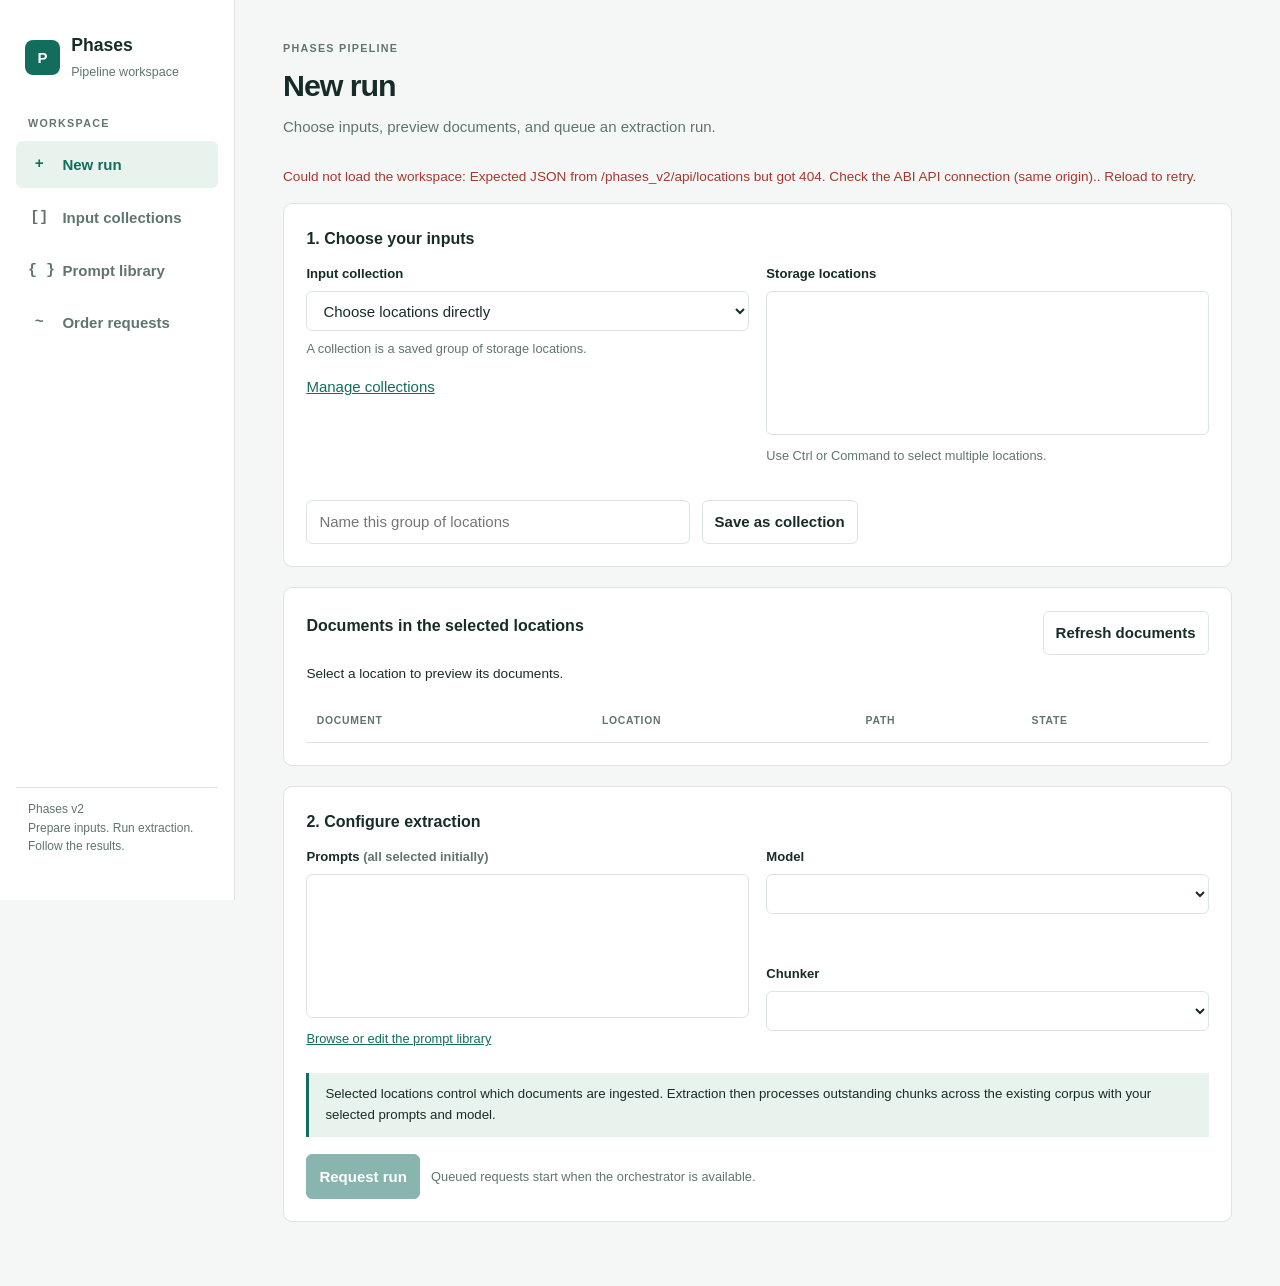
==== commit bdf8e3cf: "chore: preserve current Phase v2 work as PubMed review baseline" ====
--- a/abi-phases/src/phases_v2/apps/pipeline/index.html
+++ b/abi-phases/src/phases_v2/apps/pipeline/index.html
@@ -99,11 +99,6 @@
     <p id="app-message" class="msg" role="status"></p>
     <div id="page-runs" class="page">
       <section class="card">
-        <h2>Saved pipeline configurations</h2>
-        <div class="row"><select id="saved-pipeline" aria-label="Saved pipeline configuration" style="flex:1;min-width:12rem"></select><button id="load-pipeline" disabled>Load configuration</button><button id="run-pipeline" disabled>Run saved configuration</button></div>
-        <p id="pipeline-message" class="msg" role="status"></p>
-      </section>
-      <section class="card">
         <h2>1. Choose your inputs</h2>
         <div class="grid">
           <div><label for="run-collection">Input collection</label><select id="run-collection"><option value="">Choose locations directly</option></select><p class="hint">A collection is a saved group of storage locations.</p><a href="#collections" id="manage-collection">Manage collections</a></div>
@@ -121,21 +116,13 @@
         <h2>2. Configure extraction</h2>
         <div class="grid"><div><label for="prompt">Prompts <span class="hint">(all selected initially)</span></label><select id="prompt" multiple></select><p class="hint"><a href="#prompts">Browse or edit the prompt library</a></p></div>
           <div class="stack"><div><label for="model">Model</label><select id="model"></select></div><div><label for="chunker">Chunker</label><select id="chunker"></select></div></div></div>
-        <div class="row actions"><input id="pipeline-name" aria-label="Pipeline configuration name" maxlength="100" placeholder="Name this pipeline configuration" style="max-width:24rem"><button id="save-pipeline">Save configuration</button></div>
         <p id="chunker-warning" class="msg warn" role="status"></p>
-        <p class="note">The run ingests documents from the selected locations, then chunks and extracts outstanding work for those documents using your selected prompts and model.</p>
+        <p class="note">Selected locations control which documents are ingested. Extraction then processes outstanding chunks across the existing corpus with your selected prompts and model.</p>
         <div class="row actions"><button id="submit" class="primary" disabled>Request run</button><span class="hint">Queued requests start when the orchestrator is available.</span></div>
         <p id="message" class="msg" role="status"></p><a id="view-request" href="#requests" hidden>View order request</a>
       </section>
     </div>
     <div id="page-collections" class="page" hidden>
-      <section class="card">
-        <h2>Storage locations and documents</h2>
-        <div class="grid">
-          <div><label for="location-name">New storage location</label><div class="row"><input id="location-name" maxlength="100" placeholder="e.g. Solitude papers"><button id="create-location">Create location</button></div><p id="location-message" class="msg" role="status"></p></div>
-          <div><label for="upload-location">Upload PDFs to</label><select id="upload-location"></select><label for="upload-files" style="margin-top:.75rem">PDF documents (up to 25 MiB each)</label><input id="upload-files" type="file" accept="application/pdf,.pdf" multiple><button id="upload" class="actions">Upload PDFs</button><p id="upload-message" class="msg" style="white-space:pre-wrap" role="status"></p></div>
-        </div>
-      </section>
       <div class="split">
         <section class="card"><div class="row spread"><h2>Your collections</h2><button id="new-collection">New collection</button></div><div id="collection-list" class="resource-list"></div></section>
         <div class="stack">
@@ -151,10 +138,10 @@
     <div id="page-prompts" class="page" hidden>
       <div class="split"><section class="card"><div class="row spread"><h2>Prompt library</h2><button id="new-prompt">New prompt</button></div><label for="prompt-search" class="hint">Find a prompt</label><input id="prompt-search" type="search" placeholder="Search by name"><div id="prompt-list" class="resource-list"></div></section>
         <section class="card"><h2 id="prompt-title">New prompt</h2><form id="prompt-form"><div class="stack">
-          <div><label for="prompt-name">Prompt name</label><input id="prompt-name" required maxlength="100"></div>
-          <div><label for="prompt-output">Output schema</label><select id="prompt-output"></select><p id="format-example" class="hint"></p></div>
+          <div><label for="prompt-name">Prompt name</label><input id="prompt-name" required maxlength="120"></div>
+          <div><label for="prompt-output">Output schema</label><select id="prompt-output"></select><p class="hint">Use the same response structure as an existing prompt with this schema.</p></div>
           <div><label for="prompt-template">Prompt text</label><textarea id="prompt-template" required spellcheck="false" maxlength="100000" placeholder="Extract claims from the following text: {chunk_text}"></textarea><p class="hint">Include <code>{chunk_text}</code> where the document text should appear.</p></div>
-        </div><p id="prompt-version" class="hint"></p><div class="row actions"><button id="save-prompt" class="primary">Save new version</button><button type="button" id="duplicate-prompt">Duplicate prompt</button><button type="button" id="use-prompt" disabled>Add to new run</button></div><p id="prompt-message" class="msg" role="status"></p></form></section>
+        </div><p id="prompt-version" class="hint"></p><div class="row actions"><button id="save-prompt" class="primary">Save new version</button><button type="button" id="use-prompt" disabled>Add to new run</button></div><p id="prompt-message" class="msg" role="status"></p></form></section>
       </div>
     </div>
     <div id="page-requests" class="page" hidden>
@@ -169,7 +156,7 @@
 </div>
 <script>
   const $ = (id) => document.getElementById(id);
-  const state = { collections: [], prompts: [], locations: [], requests: [], pipelines: [], collectionId: '', promptId: '', requestId: '', page: '', ready: false, requestsLoading: false, previewVersions: {}, warningVersion: 0 };
+  const state = { collections: [], prompts: [], locations: [], requests: [], collectionId: '', promptId: '', requestId: '', page: '', ready: false, requestsLoading: false, previewVersions: {}, warningVersion: 0 };
   const pages = {
     runs: ['New run', 'Choose inputs, preview documents, and queue an extraction run.'],
     collections: ['Input collections', 'Organize storage locations into reusable collections and explore their documents.'],
@@ -189,15 +176,9 @@
       throw new Error(`Expected JSON from ${url} but got ${response.status}. Check the ABI API connection (${apiBase() || 'same origin'}).`);
     }
   }
-  function authHeaders() {
-    try {
-      const token = JSON.parse(localStorage.getItem('nexus-auth') || '{}').state?.token;
-      return token ? { Authorization: `Bearer ${token}` } : {};
-    } catch (_unavailable) { return {}; }
-  }
-  async function api(path, method = 'GET', body, raw = false) {
+  async function api(path, method = 'GET', body) {
     const url = `${API()}${path}`;
-    const response = await fetch(url, { method, credentials: 'include', headers: { ...authHeaders(), ...(body === undefined ? {} : { 'Content-Type': raw ? 'application/pdf' : 'application/json' }) }, ...(body === undefined ? {} : { body: raw ? body : JSON.stringify(body) }) });
+    const response = await fetch(url, { method, credentials: 'include', ...(body === undefined ? {} : { headers: { 'Content-Type': 'application/json' }, body: JSON.stringify(body) }) });
     const payload = await readJson(response, url);
     if (!response.ok) throw new Error(typeof payload.detail === 'string' ? payload.detail : JSON.stringify(payload.detail || `Request failed (${response.status})`));
     return payload;
@@ -286,7 +267,7 @@
   function editPrompt(prompt) {
     state.promptId = prompt?.prompt_id || '';
     $('prompt-name').value = prompt?.name || ''; $('prompt-template').value = prompt?.template || '';
-    $('prompt-output').value = prompt?.output_key || 'results'; showFormat();
+    if (prompt) $('prompt-output').value = prompt.output_key;
     $('prompt-title').textContent = prompt ? 'Edit prompt' : 'New prompt';
     $('prompt-version').textContent = prompt ? `Version: ${prompt.prompt_id}. Saving changes creates a new version; this version remains available.` : 'Saving adds this prompt to the library.';
     $('use-prompt').disabled = !prompt; message('prompt-message'); renderPromptList();
@@ -371,90 +352,15 @@
     state.locations = locations.locations; state.prompts = prompts.prompts; state.collections = collections.collections;
     fill($('locations'), state.locations, 'prefix', (l) => l.name);
     fill($('collection-locations'), state.locations, 'prefix', (l) => l.name);
-    fill($('upload-location'), state.locations, 'prefix', (l) => l.name);
     fill($('chunker'), chunkers.chunkers, 'chunker_id', (c) => `${c.name} v${c.version}`);
     fill($('prompt'), state.prompts, 'prompt_id', promptLabel);
     for (const option of $('prompt').options) option.selected = true;
     fill($('model'), models.models, 'model_id', (m) => m.display_name);
-    fill($('prompt-output'), ['results', 'what', 'causes', 'how', 'when', 'where', 'effects', 'conditional_statement', 'relations'].map((key) => ({ key })), 'key', (p) => p.key);
+    fill($('prompt-output'), [...new Set(state.prompts.map((p) => p.output_key))].map((key) => ({ key })), 'key', (p) => p.key);
     renderCollections(); renderPromptList(); if (state.prompts.length) editPrompt(state.prompts[0]);
     state.ready = true; $('submit').disabled = false; message('app-message');
-    refreshWarning(); refreshPipelines().catch((error) => message('pipeline-message', error.message, 'bad')); route();
-  }
-
-  function runInputs() {
-    return { locations: selected($('locations')), chunker_id: $('chunker').value, prompt_ids: selected($('prompt')), model_id: $('model').value };
-  }
-  function showFormat() {
-    const key = $('prompt-output').value;
-    $('format-example').textContent = key === 'relations'
-      ? 'Structured process/disposition relations. Duplicate the probabilistic_processes prompt for its full format.'
-      : `Return up to 10 non-empty strings: ${JSON.stringify({ [key]: ['An extracted claim'] })}`;
-  }
-  async function refreshLocations(pick) {
-    state.locations = (await get('/locations')).locations;
-    for (const id of ['locations', 'collection-locations']) {
-      const chosen = selected($(id));
-      fill($(id), state.locations, 'prefix', (l) => l.name, chosen);
-      selectLocations($(id), chosen);
-    }
-    const uploadLocation = pick || $('upload-location').value;
-    fill($('upload-location'), state.locations, 'prefix', (l) => l.name, [uploadLocation]);
-    refreshDocuments(); refreshCollectionDocuments();
-  }
-  async function refreshPipelines(pick) {
-    state.pipelines = (await get('/pipelines')).pipelines;
-    const chosen = pick || $('saved-pipeline').value;
-    fill($('saved-pipeline'), state.pipelines, 'pipeline_id', (p) => `${p.name} (${date(p.created_at)})`);
-    if (state.pipelines.some((p) => p.pipeline_id === chosen)) $('saved-pipeline').value = chosen;
-    $('load-pipeline').disabled = $('run-pipeline').disabled = !state.pipelines.length;
-  }
-  $('create-location').addEventListener('click', () => action($('create-location'), 'location-message', async () => {
-    const location = await api('/locations', 'POST', { name: $('location-name').value.trim() });
-    await refreshLocations(location.prefix);
-    selectLocations($('collection-locations'), [...new Set([...selected($('collection-locations')), location.prefix])]);
-    refreshCollectionDocuments(); message('location-message', 'Storage location created and added to the collection draft.', 'ok');
-  }));
-  $('upload').addEventListener('click', () => action($('upload'), 'upload-message', async () => {
-    const files = [...$('upload-files').files], location = $('upload-location').value;
-    if (!files.length || !location) throw new Error('Select a storage location and at least one PDF.');
-    const outcomes = []; let failed = false;
-    for (const file of files) {
-      try {
-        if (file.size > 25 * 1024 * 1024) throw new Error('exceeds 25 MiB');
-        await api(`/documents?location=${encodeURIComponent(location)}&filename=${encodeURIComponent(file.name)}`, 'POST', file, true);
-        outcomes.push(`${file.name}: uploaded`);
-      } catch (error) { failed = true; outcomes.push(`${file.name}: failed - ${error.message}`); }
-      message('upload-message', outcomes.join('\n'), failed ? 'warn' : 'ok');
-    }
-    await refreshLocations(location);
-  }));
-  $('save-pipeline').addEventListener('click', () => action($('save-pipeline'), 'pipeline-message', async () => {
-    const saved = await api('/pipelines', 'POST', { name: $('pipeline-name').value.trim(), inputs: runInputs() });
-    await refreshPipelines(saved.pipeline_id); message('pipeline-message', 'Configuration saved.', 'ok');
-  }));
-  $('load-pipeline').addEventListener('click', () => action($('load-pipeline'), 'pipeline-message', async () => {
-    const pipeline = state.pipelines.find((p) => p.pipeline_id === $('saved-pipeline').value);
-    if (!pipeline) throw new Error('Select a saved pipeline.');
-    await refreshLocations();
-    selectLocations($('locations'), pipeline.inputs.locations); $('run-collection').value = '';
-    for (const option of $('prompt').options) option.selected = pipeline.inputs.prompt_ids.includes(option.value);
-    $('model').value = pipeline.inputs.model_id; $('chunker').value = pipeline.inputs.chunker_id;
-    $('pipeline-name').value = pipeline.name;
-    await refreshDocuments(); await refreshWarning(); message('pipeline-message', 'Configuration loaded into New run.', 'ok');
-  }));
-  $('run-pipeline').addEventListener('click', () => action($('run-pipeline'), 'pipeline-message', async () => {
-    if (!$('saved-pipeline').value) throw new Error('Select a saved pipeline.');
-    const request = await api(`/pipelines/${encodeURIComponent($('saved-pipeline').value)}/requests`, 'POST', {});
-    state.requestId = request.request_id; $('view-request').hidden = false;
-    message('pipeline-message', 'Saved pipeline queued. Open Order requests to follow it.', 'ok');
-  }));
-  $('prompt-output').addEventListener('change', showFormat);
-  $('duplicate-prompt').addEventListener('click', () => {
-    state.promptId = ''; $('prompt-name').value += ' copy'; $('use-prompt').disabled = true;
-    $('prompt-title').textContent = 'New prompt'; $('prompt-version').textContent = 'Saving adds this copy to the library.';
-    $('prompt-name').focus(); renderPromptList();
-  });
+    refreshWarning(); route();
+  }
 
   window.addEventListener('hashchange', route);
   $('locations').addEventListener("change", refreshDocuments);
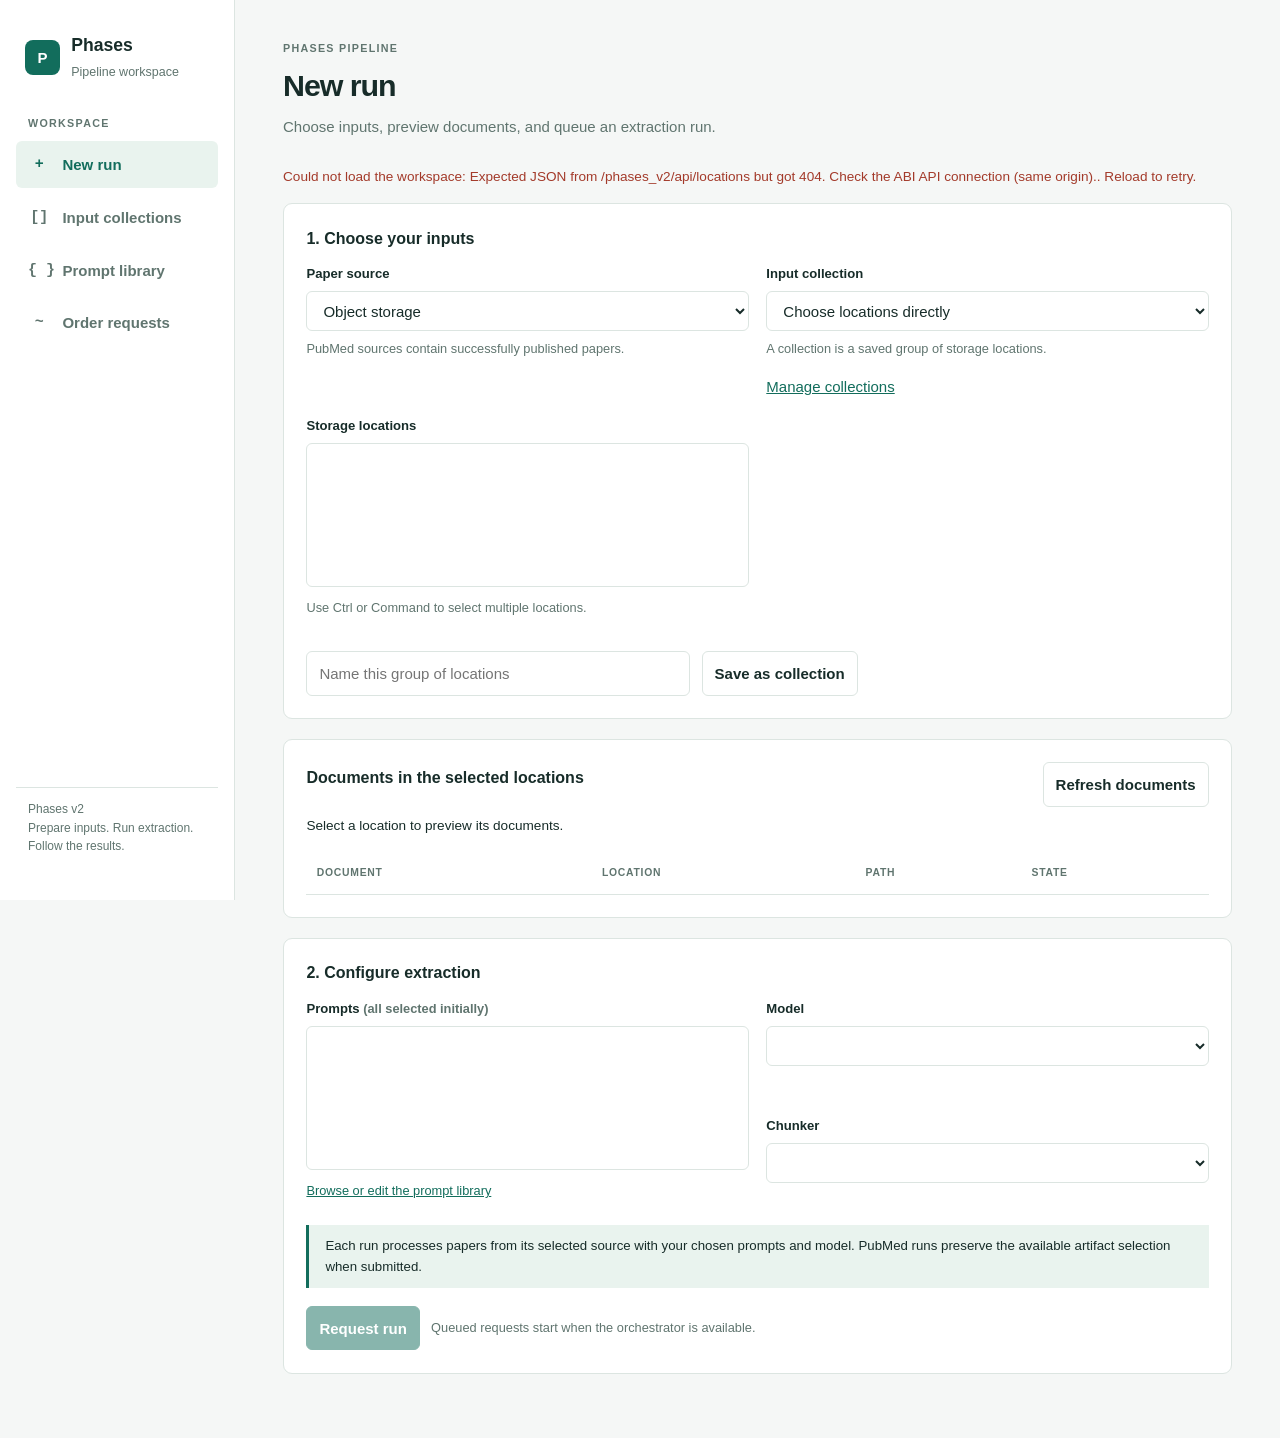
==== commit 6ac129c3: "feat(pubmed): add local dataset publisher and Nexus app Publish query-scoped papers through durable " ====
--- a/abi-phases/src/phases_v2/apps/pipeline/index.html
+++ b/abi-phases/src/phases_v2/apps/pipeline/index.html
@@ -101,6 +101,8 @@
       <section class="card">
         <h2>1. Choose your inputs</h2>
         <div class="grid">
+          <div><label for="input-source">Paper source</label><select id="input-source"><option value="storage">Object storage</option><option value="pubmed">PubMed dataset</option></select><p class="hint">PubMed sources contain successfully published papers.</p></div>
+          <div id="pubmed-picker" hidden><label for="pubmed-query">Published PubMed query</label><select id="pubmed-query"><option value="">Choose a query</option></select><button id="refresh-pubmed" type="button">Refresh queries</button><p id="pubmed-message" class="msg" role="status"></p></div>
           <div><label for="run-collection">Input collection</label><select id="run-collection"><option value="">Choose locations directly</option></select><p class="hint">A collection is a saved group of storage locations.</p><a href="#collections" id="manage-collection">Manage collections</a></div>
           <div><label for="locations">Storage locations</label><select id="locations" multiple></select><p class="hint">Use Ctrl or Command to select multiple locations.</p></div>
         </div>
@@ -117,7 +119,7 @@
         <div class="grid"><div><label for="prompt">Prompts <span class="hint">(all selected initially)</span></label><select id="prompt" multiple></select><p class="hint"><a href="#prompts">Browse or edit the prompt library</a></p></div>
           <div class="stack"><div><label for="model">Model</label><select id="model"></select></div><div><label for="chunker">Chunker</label><select id="chunker"></select></div></div></div>
         <p id="chunker-warning" class="msg warn" role="status"></p>
-        <p class="note">Selected locations control which documents are ingested. Extraction then processes outstanding chunks across the existing corpus with your selected prompts and model.</p>
+        <p class="note">Each run processes papers from its selected source with your chosen prompts and model. PubMed runs preserve the available artifact selection when submitted.</p>
         <div class="row actions"><button id="submit" class="primary" disabled>Request run</button><span class="hint">Queued requests start when the orchestrator is available.</span></div>
         <p id="message" class="msg" role="status"></p><a id="view-request" href="#requests" hidden>View order request</a>
       </section>
@@ -300,7 +302,34 @@
       }
     } catch (error) { if (state.previewVersions[bodyId] === version) message(summaryId, error.message, 'bad'); }
   }
-  function refreshDocuments() { return preview(selected($('locations')), 'documents', 'documents-summary'); }
+  async function refreshDocuments() {
+    if ($('input-source').value !== 'pubmed') return preview(selected($('locations')), 'documents', 'documents-summary');
+    const version = (state.previewVersions.documents || 0) + 1; state.previewVersions.documents = version;
+    $('documents').replaceChildren(); const queryId = $('pubmed-query').value;
+    if (!queryId) { message('documents-summary', 'Choose a published PubMed query.'); return; }
+    try {
+      const data = await get(`/sources/pubmed/${encodeURIComponent(queryId)}`);
+      if (state.previewVersions.documents !== version) return;
+      for (const artifact of data.artifacts) {
+        const tr = document.createElement('tr');
+        tr.innerHTML = `<td>${esc(artifact.title)}</td><td>${esc(artifact.storage_prefix)}</td><td>${esc(artifact.storage_key)}</td><td>Published</td>`;
+        $('documents').append(tr);
+      }
+      message('documents-summary', `${data.artifacts.length} published artifact(s). The run will preserve the current selection at submission.`);
+    } catch (error) { if (state.previewVersions.documents === version) message('documents-summary', error.message, 'bad'); }
+  }
+  async function loadPubmed() {
+    try {
+      const data = await get('/sources/pubmed');
+      fill($('pubmed-query'), [{query_id: '', query: 'Choose a query'}, ...data.queries], 'query_id', (q) => q.query);
+      message('pubmed-message', data.available ? 'Choose a query and preview its published papers.' : 'No PubMed dataset is published in this deployment.');
+    } catch (error) { message('pubmed-message', error.message, 'bad'); }
+  }
+  function sourceChanged() {
+    const pubmed = $('input-source').value === 'pubmed'; $('pubmed-picker').hidden = !pubmed;
+    for (const id of ['locations', 'run-collection', 'quick-save', 'quick-collection-name']) $(id).disabled = pubmed;
+    if (pubmed) loadPubmed(); refreshDocuments();
+  }
   function refreshCollectionDocuments() { return preview(selected($('collection-locations')), 'collection-documents', 'collection-documents-summary'); }
   async function refreshWarning() {
     const version = ++state.warningVersion; message('chunker-warning');
@@ -343,8 +372,10 @@
   async function submit() {
     $('view-request').hidden = true;
     const body = { locations: selected($('locations')), chunker_id: $('chunker').value, prompt_ids: selected($("prompt")), model_id: $('model').value };
-    if (!body.locations.length || !body.prompt_ids.length || !body.chunker_id || !body.model_id) throw new Error('Choose at least one location, one prompt, a chunker, and an available model.');
-    const request = await api('/requests', 'POST', body); state.requestId = request.request_id;
+    const isPubmed = $('input-source').value === 'pubmed';
+    if ((isPubmed ? !$('pubmed-query').value : !body.locations.length) || !body.prompt_ids.length || !body.chunker_id || !body.model_id) throw new Error('Choose at least one location, one prompt, a chunker, and an available model.');
+    const payload = isPubmed ? { query_id: $('pubmed-query').value, chunker_id: body.chunker_id, prompt_ids: body.prompt_ids, model_id: body.model_id } : body;
+    const request = await api(isPubmed ? '/sources/pubmed/requests' : '/requests', 'POST', payload); state.requestId = request.request_id;
     message('message', `Request ${request.request_id.slice(0, 8)} queued. It will start when the orchestrator picks it up.`, 'ok'); $('view-request').hidden = false;
   }
   async function loadChoices() {
@@ -362,6 +393,9 @@
     refreshWarning(); route();
   }
 
+  $('input-source').addEventListener('change', sourceChanged);
+  $('pubmed-query').addEventListener('change', refreshDocuments);
+  $('refresh-pubmed').addEventListener('click', loadPubmed);
   window.addEventListener('hashchange', route);
   $('locations').addEventListener("change", refreshDocuments);
   $('locations').addEventListener('change', () => { $('run-collection').value = ''; });
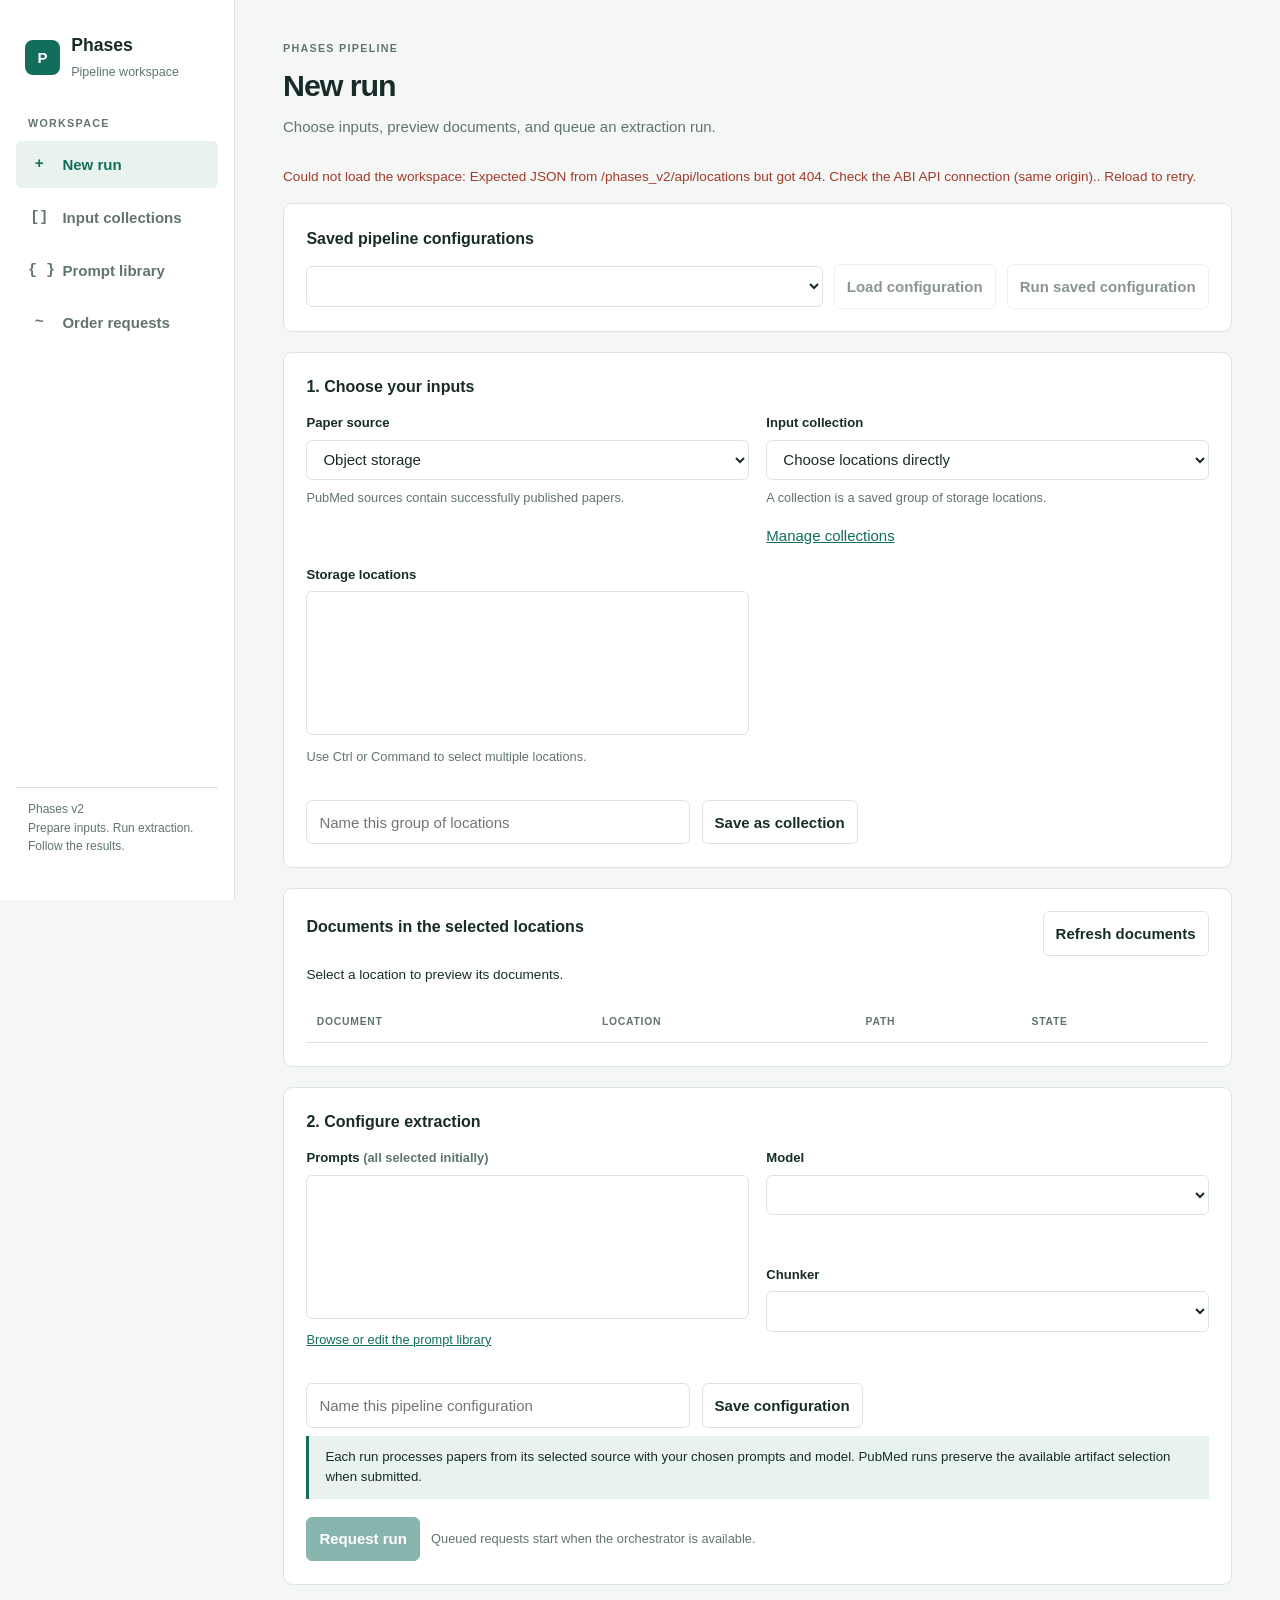
==== commit d1bb955e: "Merge current Phase v2 workspace into PubMed release" ====
--- a/abi-phases/src/phases_v2/apps/pipeline/index.html
+++ b/abi-phases/src/phases_v2/apps/pipeline/index.html
@@ -99,6 +99,11 @@
     <p id="app-message" class="msg" role="status"></p>
     <div id="page-runs" class="page">
       <section class="card">
+        <h2>Saved pipeline configurations</h2>
+        <div class="row"><select id="saved-pipeline" aria-label="Saved pipeline configuration" style="flex:1;min-width:12rem"></select><button id="load-pipeline" disabled>Load configuration</button><button id="run-pipeline" disabled>Run saved configuration</button></div>
+        <p id="pipeline-message" class="msg" role="status"></p>
+      </section>
+      <section class="card">
         <h2>1. Choose your inputs</h2>
         <div class="grid">
           <div><label for="input-source">Paper source</label><select id="input-source"><option value="storage">Object storage</option><option value="pubmed">PubMed dataset</option></select><p class="hint">PubMed sources contain successfully published papers.</p></div>
@@ -118,6 +123,7 @@
         <h2>2. Configure extraction</h2>
         <div class="grid"><div><label for="prompt">Prompts <span class="hint">(all selected initially)</span></label><select id="prompt" multiple></select><p class="hint"><a href="#prompts">Browse or edit the prompt library</a></p></div>
           <div class="stack"><div><label for="model">Model</label><select id="model"></select></div><div><label for="chunker">Chunker</label><select id="chunker"></select></div></div></div>
+        <div class="row actions"><input id="pipeline-name" aria-label="Pipeline configuration name" maxlength="100" placeholder="Name this pipeline configuration" style="max-width:24rem"><button id="save-pipeline">Save configuration</button></div>
         <p id="chunker-warning" class="msg warn" role="status"></p>
         <p class="note">Each run processes papers from its selected source with your chosen prompts and model. PubMed runs preserve the available artifact selection when submitted.</p>
         <div class="row actions"><button id="submit" class="primary" disabled>Request run</button><span class="hint">Queued requests start when the orchestrator is available.</span></div>
@@ -125,6 +131,13 @@
       </section>
     </div>
     <div id="page-collections" class="page" hidden>
+      <section class="card">
+        <h2>Storage locations and documents</h2>
+        <div class="grid">
+          <div><label for="location-name">New storage location</label><div class="row"><input id="location-name" maxlength="100" placeholder="e.g. Solitude papers"><button id="create-location">Create location</button></div><p id="location-message" class="msg" role="status"></p></div>
+          <div><label for="upload-location">Upload PDFs to</label><select id="upload-location"></select><label for="upload-files" style="margin-top:.75rem">PDF documents (up to 25 MiB each)</label><input id="upload-files" type="file" accept="application/pdf,.pdf" multiple><button id="upload" class="actions">Upload PDFs</button><p id="upload-message" class="msg" style="white-space:pre-wrap" role="status"></p></div>
+        </div>
+      </section>
       <div class="split">
         <section class="card"><div class="row spread"><h2>Your collections</h2><button id="new-collection">New collection</button></div><div id="collection-list" class="resource-list"></div></section>
         <div class="stack">
@@ -140,10 +153,10 @@
     <div id="page-prompts" class="page" hidden>
       <div class="split"><section class="card"><div class="row spread"><h2>Prompt library</h2><button id="new-prompt">New prompt</button></div><label for="prompt-search" class="hint">Find a prompt</label><input id="prompt-search" type="search" placeholder="Search by name"><div id="prompt-list" class="resource-list"></div></section>
         <section class="card"><h2 id="prompt-title">New prompt</h2><form id="prompt-form"><div class="stack">
-          <div><label for="prompt-name">Prompt name</label><input id="prompt-name" required maxlength="120"></div>
-          <div><label for="prompt-output">Output schema</label><select id="prompt-output"></select><p class="hint">Use the same response structure as an existing prompt with this schema.</p></div>
+          <div><label for="prompt-name">Prompt name</label><input id="prompt-name" required maxlength="100"></div>
+          <div><label for="prompt-output">Output schema</label><select id="prompt-output"></select><p id="format-example" class="hint"></p></div>
           <div><label for="prompt-template">Prompt text</label><textarea id="prompt-template" required spellcheck="false" maxlength="100000" placeholder="Extract claims from the following text: {chunk_text}"></textarea><p class="hint">Include <code>{chunk_text}</code> where the document text should appear.</p></div>
-        </div><p id="prompt-version" class="hint"></p><div class="row actions"><button id="save-prompt" class="primary">Save new version</button><button type="button" id="use-prompt" disabled>Add to new run</button></div><p id="prompt-message" class="msg" role="status"></p></form></section>
+        </div><p id="prompt-version" class="hint"></p><div class="row actions"><button id="save-prompt" class="primary">Save new version</button><button type="button" id="duplicate-prompt">Duplicate prompt</button><button type="button" id="use-prompt" disabled>Add to new run</button></div><p id="prompt-message" class="msg" role="status"></p></form></section>
       </div>
     </div>
     <div id="page-requests" class="page" hidden>
@@ -158,7 +171,7 @@
 </div>
 <script>
   const $ = (id) => document.getElementById(id);
-  const state = { collections: [], prompts: [], locations: [], requests: [], collectionId: '', promptId: '', requestId: '', page: '', ready: false, requestsLoading: false, previewVersions: {}, warningVersion: 0 };
+  const state = { collections: [], prompts: [], locations: [], requests: [], pipelines: [], collectionId: '', promptId: '', requestId: '', page: '', ready: false, requestsLoading: false, previewVersions: {}, warningVersion: 0 };
   const pages = {
     runs: ['New run', 'Choose inputs, preview documents, and queue an extraction run.'],
     collections: ['Input collections', 'Organize storage locations into reusable collections and explore their documents.'],
@@ -178,9 +191,15 @@
       throw new Error(`Expected JSON from ${url} but got ${response.status}. Check the ABI API connection (${apiBase() || 'same origin'}).`);
     }
   }
-  async function api(path, method = 'GET', body) {
+  function authHeaders() {
+    try {
+      const token = JSON.parse(localStorage.getItem('nexus-auth') || '{}').state?.token;
+      return token ? { Authorization: `Bearer ${token}` } : {};
+    } catch (_unavailable) { return {}; }
+  }
+  async function api(path, method = 'GET', body, raw = false) {
     const url = `${API()}${path}`;
-    const response = await fetch(url, { method, credentials: 'include', ...(body === undefined ? {} : { headers: { 'Content-Type': 'application/json' }, body: JSON.stringify(body) }) });
+    const response = await fetch(url, { method, credentials: 'include', headers: { ...authHeaders(), ...(body === undefined ? {} : { 'Content-Type': raw ? 'application/pdf' : 'application/json' }) }, ...(body === undefined ? {} : { body: raw ? body : JSON.stringify(body) }) });
     const payload = await readJson(response, url);
     if (!response.ok) throw new Error(typeof payload.detail === 'string' ? payload.detail : JSON.stringify(payload.detail || `Request failed (${response.status})`));
     return payload;
@@ -245,6 +264,7 @@
     message('collection-message'); renderCollections(); refreshCollectionDocuments();
   }
   function useLocations(locations, collectionId = '') {
+    $('input-source').value = 'storage'; sourceChanged();
     selectLocations($('locations'), locations); $('run-collection').value = collectionId;
     refreshDocuments(); location.hash = 'runs';
   }
@@ -269,7 +289,7 @@
   function editPrompt(prompt) {
     state.promptId = prompt?.prompt_id || '';
     $('prompt-name').value = prompt?.name || ''; $('prompt-template').value = prompt?.template || '';
-    if (prompt) $('prompt-output').value = prompt.output_key;
+    $('prompt-output').value = prompt?.output_key || 'results'; showFormat();
     $('prompt-title').textContent = prompt ? 'Edit prompt' : 'New prompt';
     $('prompt-version').textContent = prompt ? `Version: ${prompt.prompt_id}. Saving changes creates a new version; this version remains available.` : 'Saving adds this prompt to the library.';
     $('use-prompt').disabled = !prompt; message('prompt-message'); renderPromptList();
@@ -327,7 +347,7 @@
   }
   function sourceChanged() {
     const pubmed = $('input-source').value === 'pubmed'; $('pubmed-picker').hidden = !pubmed;
-    for (const id of ['locations', 'run-collection', 'quick-save', 'quick-collection-name']) $(id).disabled = pubmed;
+    for (const id of ['locations', 'run-collection', 'quick-save', 'quick-collection-name', 'save-pipeline', 'pipeline-name']) $(id).disabled = pubmed;
     if (pubmed) loadPubmed(); refreshDocuments();
   }
   function refreshCollectionDocuments() { return preview(selected($('collection-locations')), 'collection-documents', 'collection-documents-summary'); }
@@ -383,15 +403,91 @@
     state.locations = locations.locations; state.prompts = prompts.prompts; state.collections = collections.collections;
     fill($('locations'), state.locations, 'prefix', (l) => l.name);
     fill($('collection-locations'), state.locations, 'prefix', (l) => l.name);
+    fill($('upload-location'), state.locations, 'prefix', (l) => l.name);
     fill($('chunker'), chunkers.chunkers, 'chunker_id', (c) => `${c.name} v${c.version}`);
     fill($('prompt'), state.prompts, 'prompt_id', promptLabel);
     for (const option of $('prompt').options) option.selected = true;
     fill($('model'), models.models, 'model_id', (m) => m.display_name);
-    fill($('prompt-output'), [...new Set(state.prompts.map((p) => p.output_key))].map((key) => ({ key })), 'key', (p) => p.key);
+    fill($('prompt-output'), ['results', 'what', 'causes', 'how', 'when', 'where', 'effects', 'conditional_statement', 'relations'].map((key) => ({ key })), 'key', (p) => p.key);
     renderCollections(); renderPromptList(); if (state.prompts.length) editPrompt(state.prompts[0]);
     state.ready = true; $('submit').disabled = false; message('app-message');
-    refreshWarning(); route();
-  }
+    refreshWarning(); refreshPipelines().catch((error) => message('pipeline-message', error.message, 'bad')); route();
+  }
+
+  function runInputs() {
+    return { locations: selected($('locations')), chunker_id: $('chunker').value, prompt_ids: selected($('prompt')), model_id: $('model').value };
+  }
+  function showFormat() {
+    const key = $('prompt-output').value;
+    $('format-example').textContent = key === 'relations'
+      ? 'Structured process/disposition relations. Duplicate the probabilistic_processes prompt for its full format.'
+      : `Return up to 10 non-empty strings: ${JSON.stringify({ [key]: ['An extracted claim'] })}`;
+  }
+  async function refreshLocations(pick) {
+    state.locations = (await get('/locations')).locations;
+    for (const id of ['locations', 'collection-locations']) {
+      const chosen = selected($(id));
+      fill($(id), state.locations, 'prefix', (l) => l.name, chosen);
+      selectLocations($(id), chosen);
+    }
+    const uploadLocation = pick || $('upload-location').value;
+    fill($('upload-location'), state.locations, 'prefix', (l) => l.name, [uploadLocation]);
+    refreshDocuments(); refreshCollectionDocuments();
+  }
+  async function refreshPipelines(pick) {
+    state.pipelines = (await get('/pipelines')).pipelines;
+    const chosen = pick || $('saved-pipeline').value;
+    fill($('saved-pipeline'), state.pipelines, 'pipeline_id', (p) => `${p.name} (${date(p.created_at)})`);
+    if (state.pipelines.some((p) => p.pipeline_id === chosen)) $('saved-pipeline').value = chosen;
+    $('load-pipeline').disabled = $('run-pipeline').disabled = !state.pipelines.length;
+  }
+  $('create-location').addEventListener('click', () => action($('create-location'), 'location-message', async () => {
+    const location = await api('/locations', 'POST', { name: $('location-name').value.trim() });
+    await refreshLocations(location.prefix);
+    selectLocations($('collection-locations'), [...new Set([...selected($('collection-locations')), location.prefix])]);
+    refreshCollectionDocuments(); message('location-message', 'Storage location created and added to the collection draft.', 'ok');
+  }));
+  $('upload').addEventListener('click', () => action($('upload'), 'upload-message', async () => {
+    const files = [...$('upload-files').files], location = $('upload-location').value;
+    if (!files.length || !location) throw new Error('Select a storage location and at least one PDF.');
+    const outcomes = []; let failed = false;
+    for (const file of files) {
+      try {
+        if (file.size > 25 * 1024 * 1024) throw new Error('exceeds 25 MiB');
+        await api(`/documents?location=${encodeURIComponent(location)}&filename=${encodeURIComponent(file.name)}`, 'POST', file, true);
+        outcomes.push(`${file.name}: uploaded`);
+      } catch (error) { failed = true; outcomes.push(`${file.name}: failed - ${error.message}`); }
+      message('upload-message', outcomes.join('\n'), failed ? 'warn' : 'ok');
+    }
+    await refreshLocations(location);
+  }));
+  $('save-pipeline').addEventListener('click', () => action($('save-pipeline'), 'pipeline-message', async () => {
+    const saved = await api('/pipelines', 'POST', { name: $('pipeline-name').value.trim(), inputs: runInputs() });
+    await refreshPipelines(saved.pipeline_id); message('pipeline-message', 'Configuration saved.', 'ok');
+  }));
+  $('load-pipeline').addEventListener('click', () => action($('load-pipeline'), 'pipeline-message', async () => {
+    const pipeline = state.pipelines.find((p) => p.pipeline_id === $('saved-pipeline').value);
+    if (!pipeline) throw new Error('Select a saved pipeline.');
+    $('input-source').value = 'storage'; sourceChanged();
+    await refreshLocations();
+    selectLocations($('locations'), pipeline.inputs.locations); $('run-collection').value = '';
+    for (const option of $('prompt').options) option.selected = pipeline.inputs.prompt_ids.includes(option.value);
+    $('model').value = pipeline.inputs.model_id; $('chunker').value = pipeline.inputs.chunker_id;
+    $('pipeline-name').value = pipeline.name;
+    await refreshDocuments(); await refreshWarning(); message('pipeline-message', 'Configuration loaded into New run.', 'ok');
+  }));
+  $('run-pipeline').addEventListener('click', () => action($('run-pipeline'), 'pipeline-message', async () => {
+    if (!$('saved-pipeline').value) throw new Error('Select a saved pipeline.');
+    const request = await api(`/pipelines/${encodeURIComponent($('saved-pipeline').value)}/requests`, 'POST', {});
+    state.requestId = request.request_id; $('view-request').hidden = false;
+    message('pipeline-message', 'Saved pipeline queued. Open Order requests to follow it.', 'ok');
+  }));
+  $('prompt-output').addEventListener('change', showFormat);
+  $('duplicate-prompt').addEventListener('click', () => {
+    state.promptId = ''; $('prompt-name').value += ' copy'; $('use-prompt').disabled = true;
+    $('prompt-title').textContent = 'New prompt'; $('prompt-version').textContent = 'Saving adds this copy to the library.';
+    $('prompt-name').focus(); renderPromptList();
+  });
 
   $('input-source').addEventListener('change', sourceChanged);
   $('pubmed-query').addEventListener('change', refreshDocuments);
